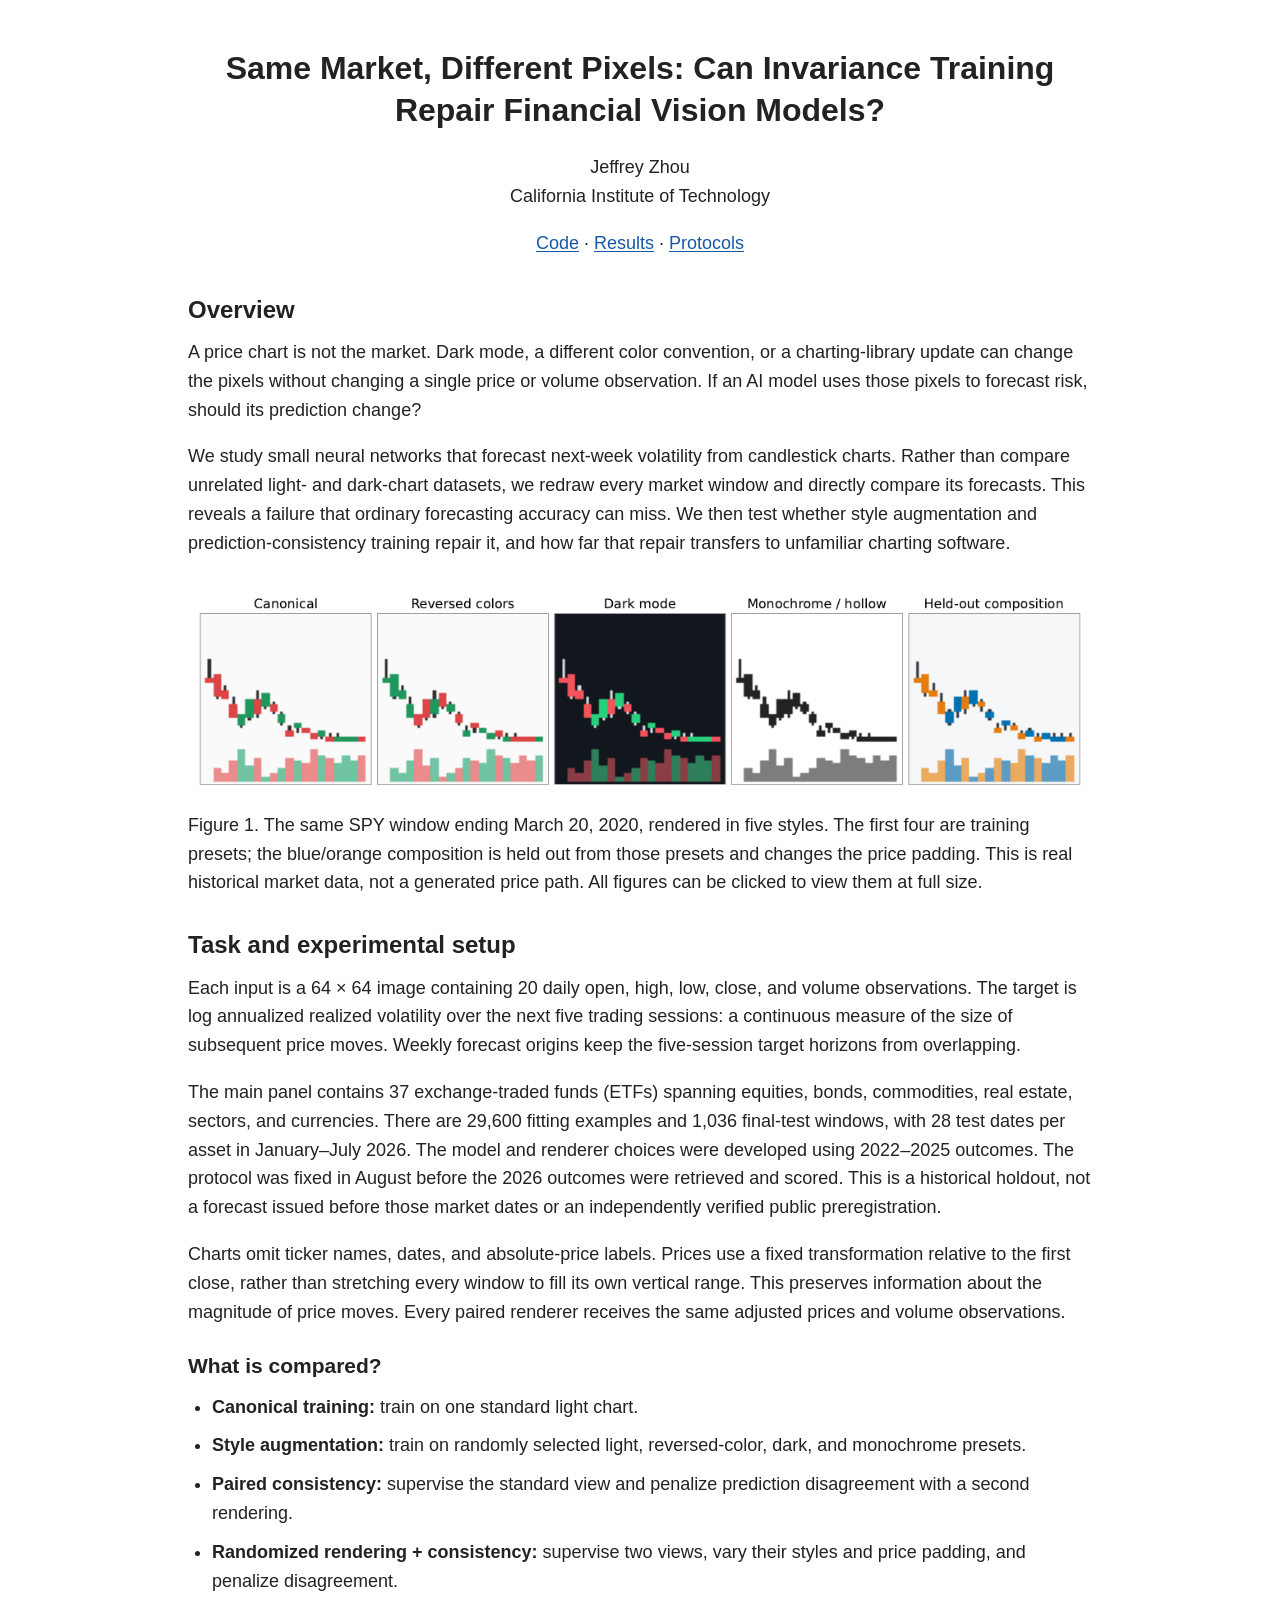
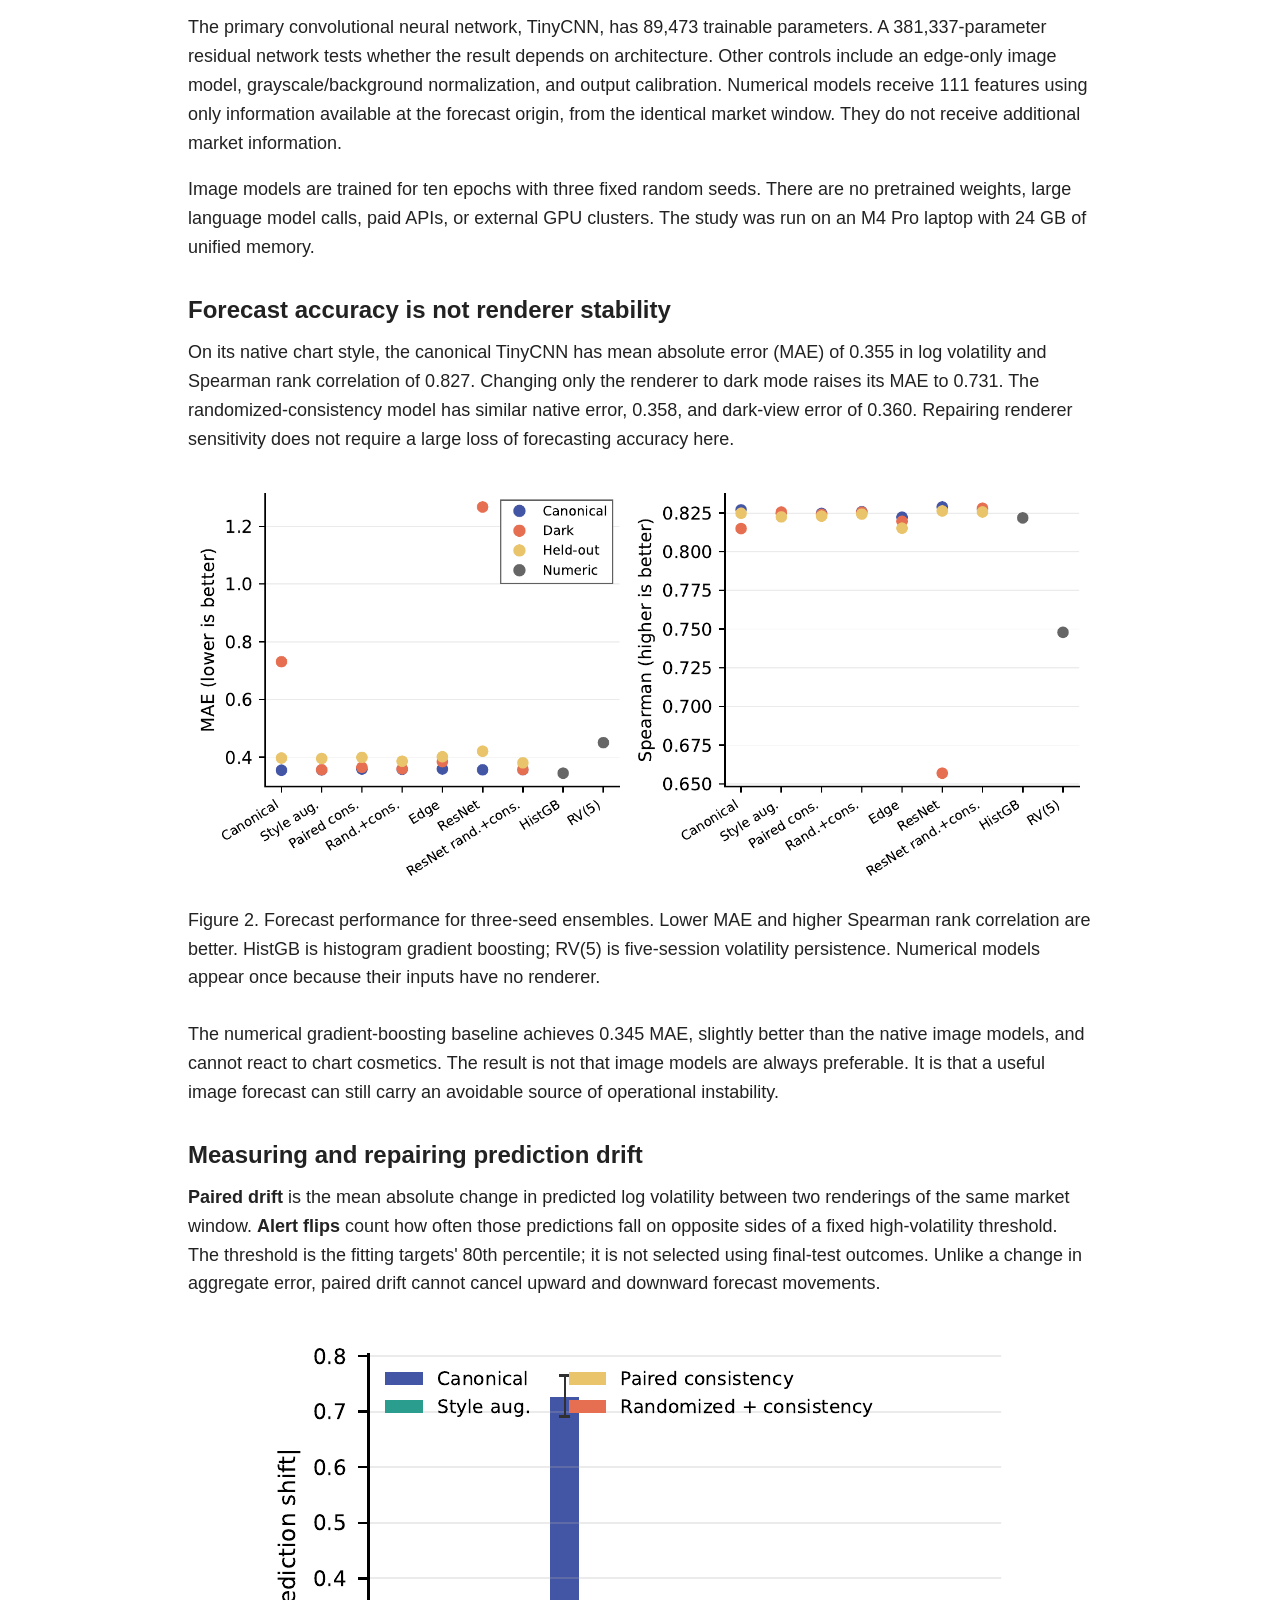
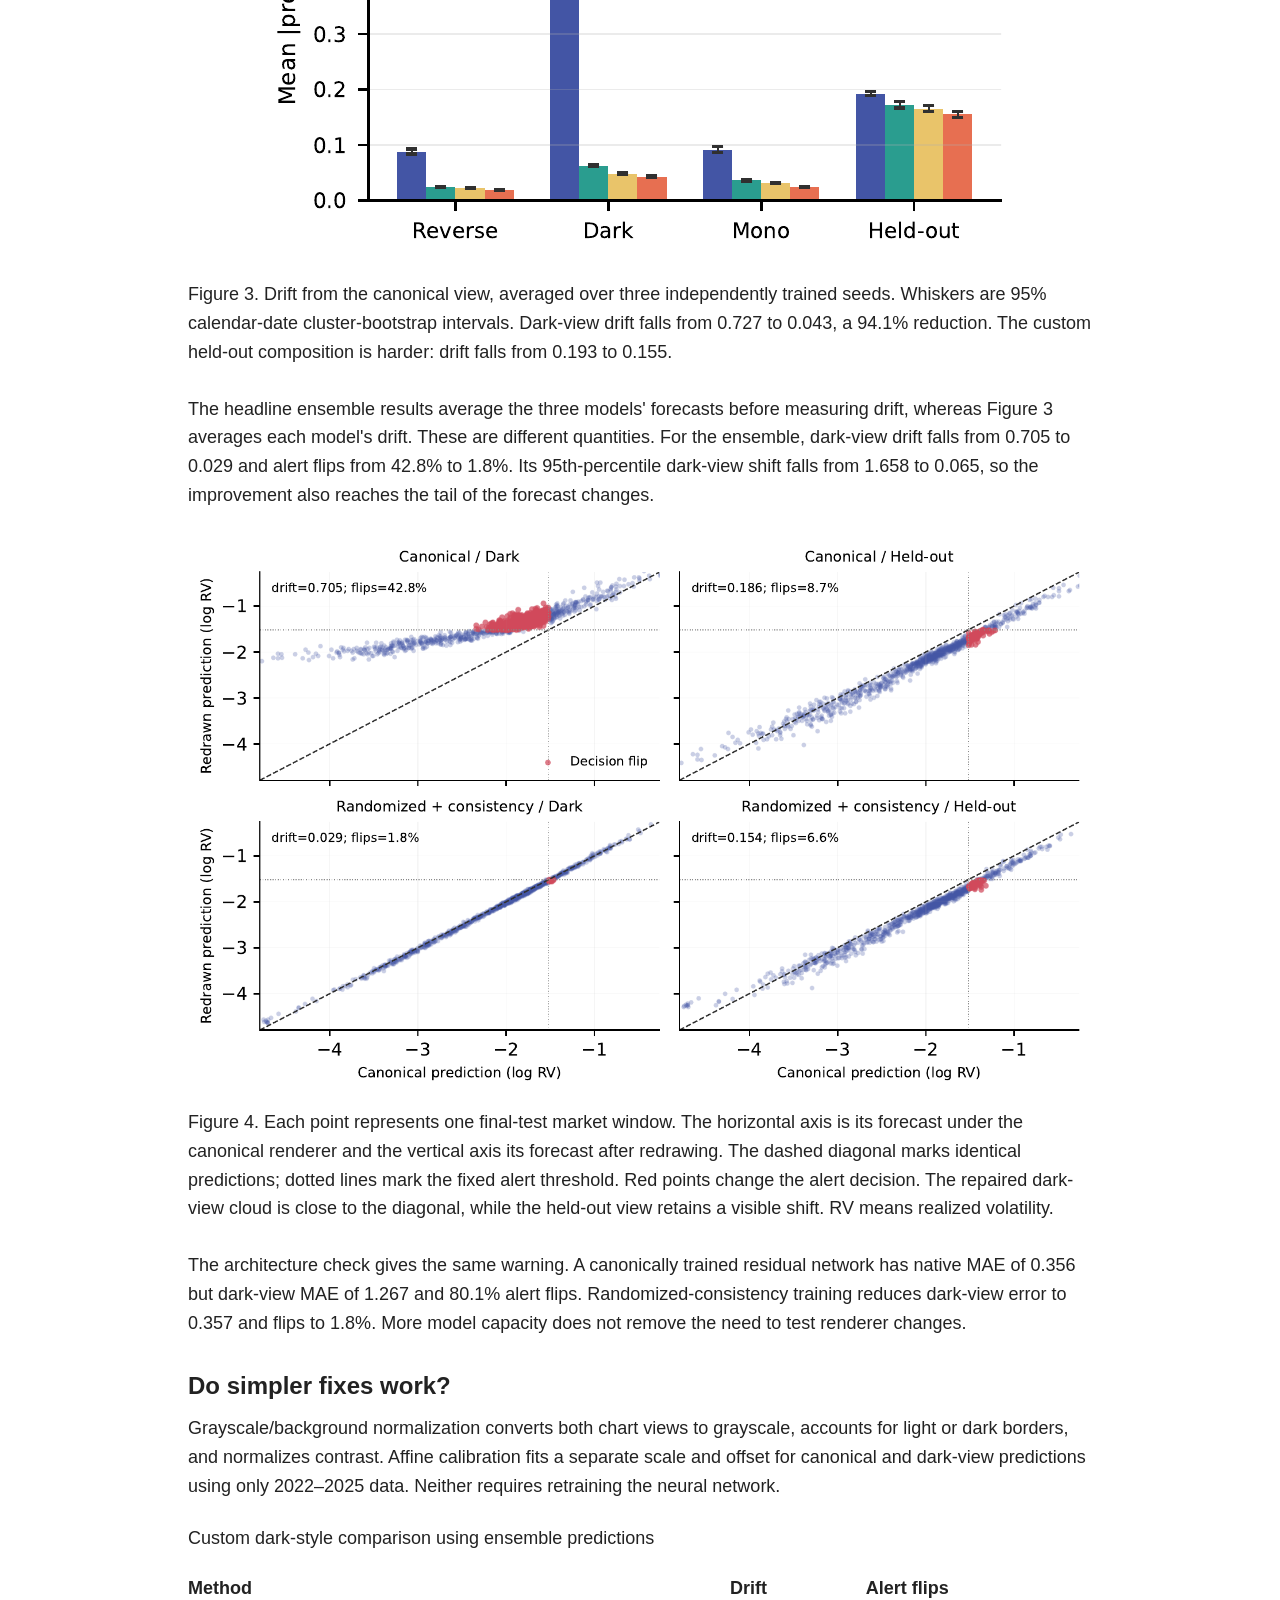
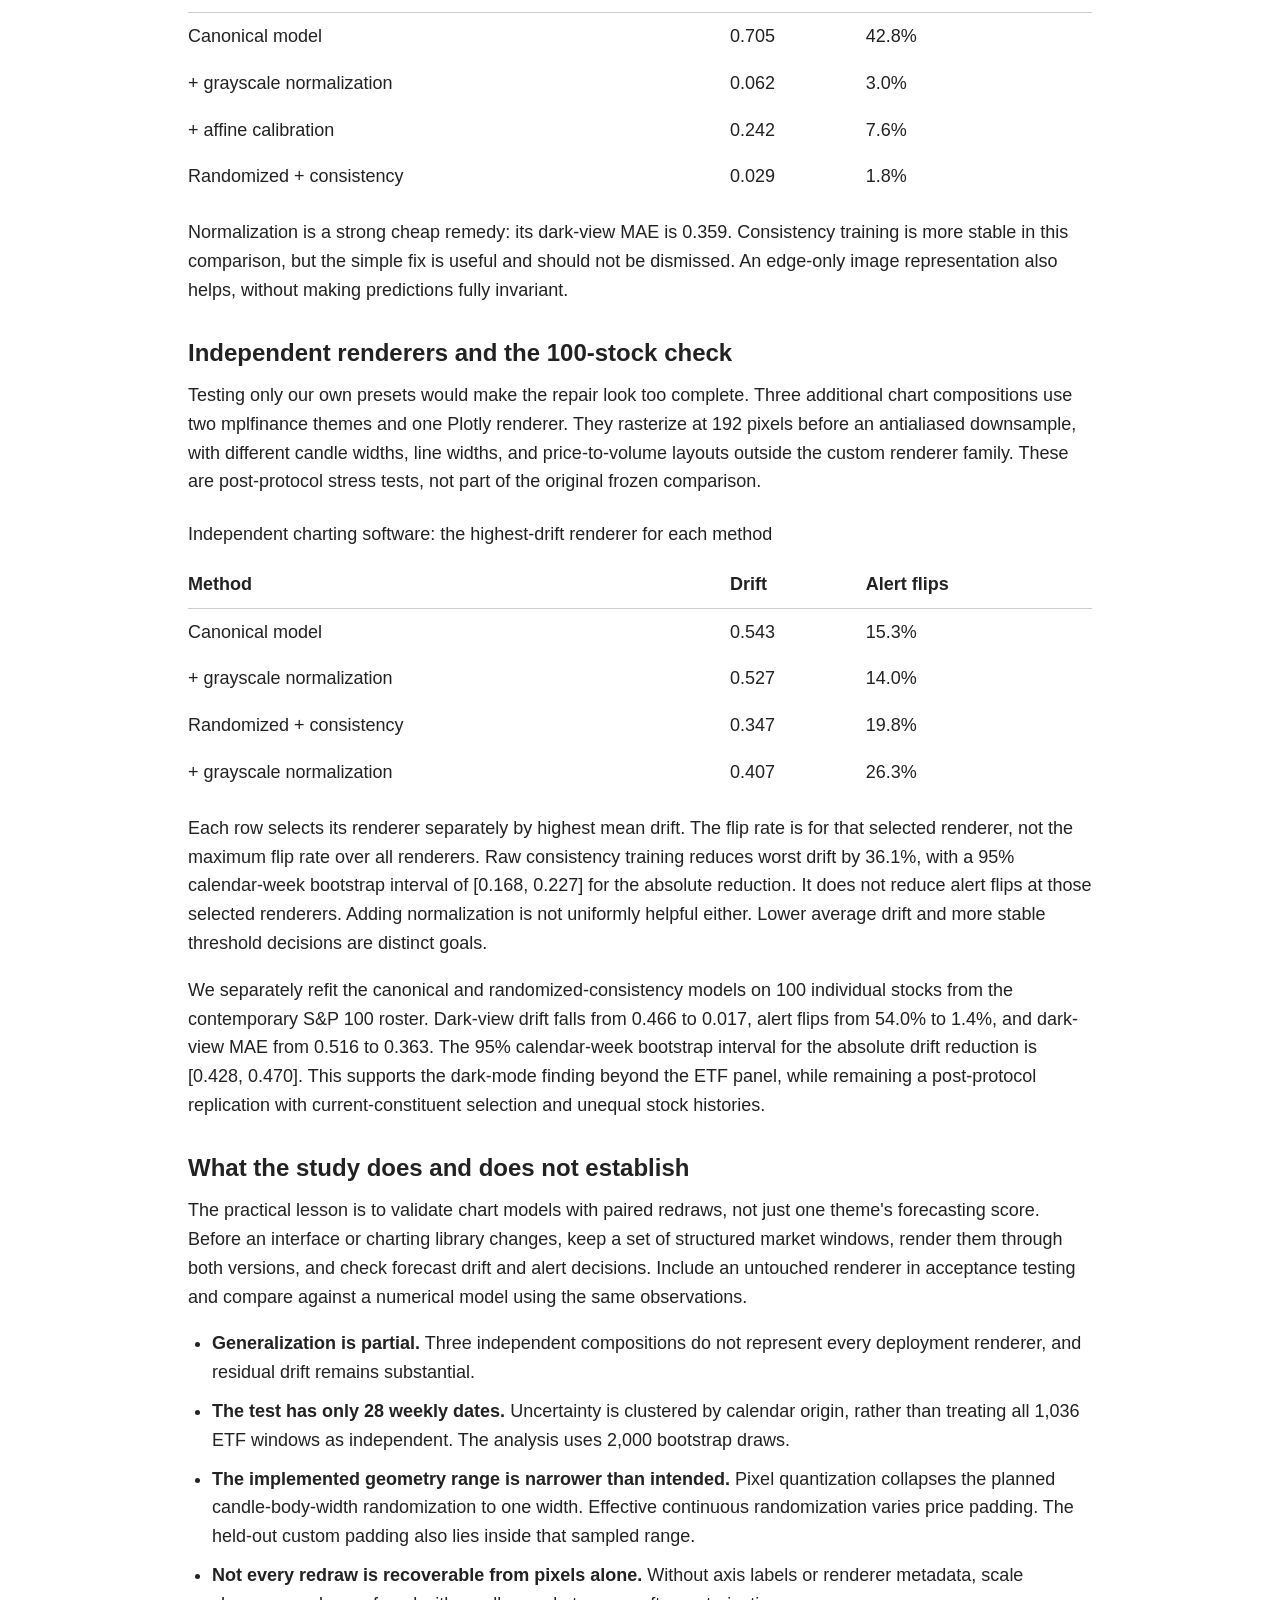
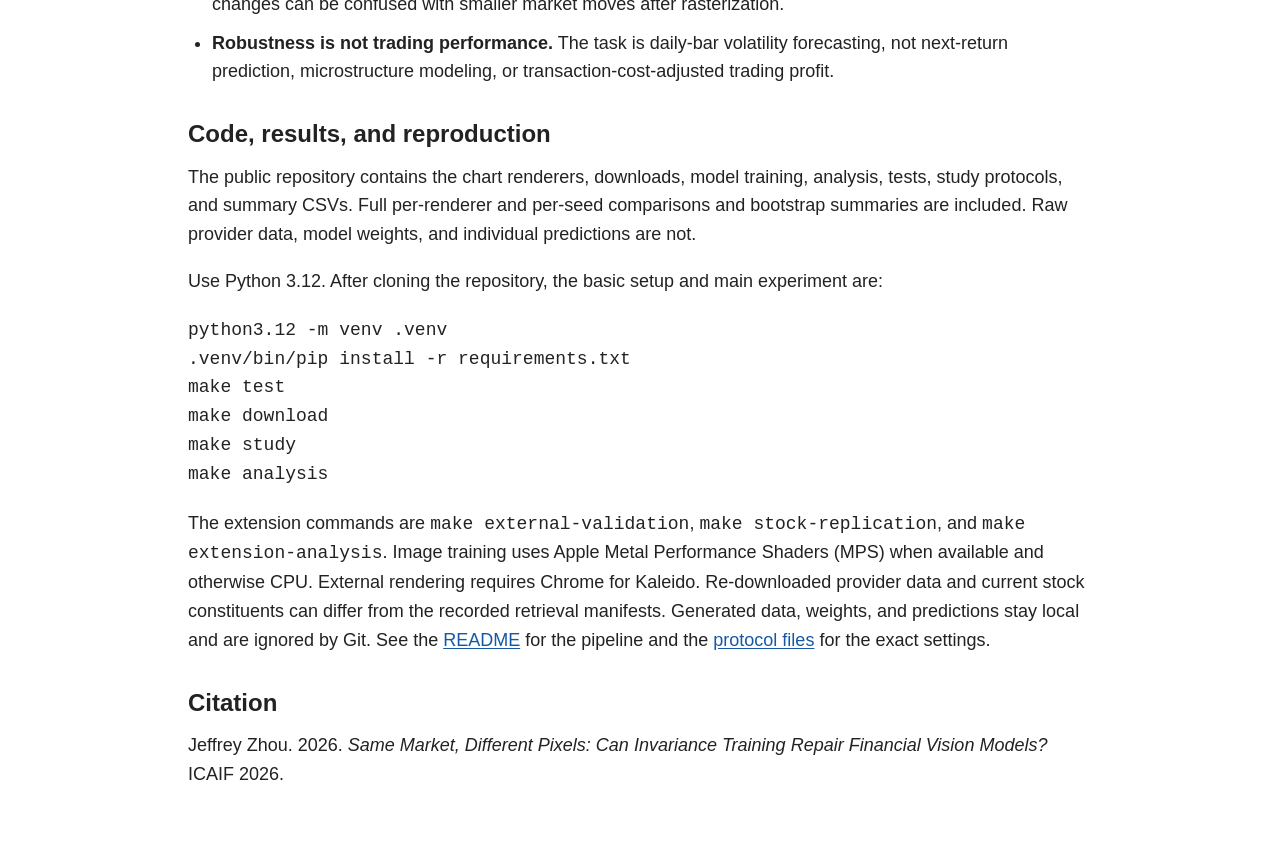
==== docs/index.html @ 2a786bf9 "add project website" ====
<!doctype html>
<html lang="en">
<head>
  <meta charset="utf-8">
  <meta name="viewport" content="width=device-width, initial-scale=1">
  <meta name="description" content="Methods, figures, and results from a study of chart-renderer sensitivity and invariance training in financial vision models.">
  <meta name="author" content="Jeffrey Zhou">
  <meta property="og:title" content="Same Market, Different Pixels: Can Invariance Training Repair Financial Vision Models?">
  <meta property="og:description" content="Research on chart-renderer sensitivity and invariance training in financial vision models.">
  <meta property="og:image" content="https://jsz-05.github.io/same-market-different-pixels/assets/chart-styles.png">
  <meta property="og:url" content="https://jsz-05.github.io/same-market-different-pixels/">
  <link rel="canonical" href="https://jsz-05.github.io/same-market-different-pixels/">
  <link rel="stylesheet" href="site.css?v=2">
  <title>Same Market, Different Pixels — Jeffrey Zhou</title>
</head>
<body>
  <main>
    <header>
      <h1>Same Market, Different Pixels: Can Invariance Training Repair Financial Vision Models?</h1>
      <p>Jeffrey Zhou<br>California Institute of Technology</p>
      <p>
        <a href="https://github.com/jsz-05/same-market-different-pixels">Code</a>
        · <a href="https://github.com/jsz-05/same-market-different-pixels/tree/codex/publication/results">Results</a>
        · <a href="https://github.com/jsz-05/same-market-different-pixels/tree/codex/publication/protocol">Protocols</a>
      </p>
    </header>

    <h2>Overview</h2>
    <p>A price chart is not the market. Dark mode, a different color convention,
      or a charting-library update can change the pixels without changing a single
      price or volume observation. If an AI model uses those pixels to forecast
      risk, should its prediction change?</p>
    <p>We study small neural networks that forecast next-week volatility from
      candlestick charts. Rather than compare unrelated light- and dark-chart
      datasets, we redraw every market window and directly compare its forecasts.
      This reveals a failure that ordinary forecasting accuracy can miss. We then
      test whether style augmentation and prediction-consistency training repair
      it, and how far that repair transfers to unfamiliar charting software.</p>

    <figure>
      <a href="assets/chart-styles.png">
        <img src="assets/chart-styles.png" width="2200" height="514"
          alt="The same SPY price-and-volume window in five chart styles: canonical, reversed, dark, monochrome, and held-out blue-orange.">
      </a>
      <figcaption>Figure 1. The same SPY window ending March 20, 2020, rendered in
        five styles. The first four are training presets; the blue/orange
        composition is held out from those presets and changes the price padding.
        This is real historical market data, not a generated price path. All
        figures can be clicked to view them at full size.</figcaption>
    </figure>

    <h2>Task and experimental setup</h2>
    <p>Each input is a 64 × 64 image containing 20 daily open, high, low, close,
      and volume observations. The target is log annualized realized volatility
      over the next five trading sessions: a continuous measure of the size of
      subsequent price moves. Weekly forecast origins keep the five-session
      target horizons from overlapping.</p>
    <p>The main panel contains 37 exchange-traded funds (ETFs) spanning equities,
      bonds, commodities, real estate, sectors, and currencies. There are 29,600
      fitting examples and 1,036 final-test windows, with 28 test dates per asset
      in January–July 2026. The model and renderer choices were developed using
      2022–2025 outcomes. The protocol was fixed in August before the 2026 outcomes
      were retrieved and scored. This is a historical holdout, not a forecast
      issued before those market dates or an independently verified public
      preregistration.</p>
    <p>Charts omit ticker names, dates, and absolute-price labels. Prices use a
      fixed transformation relative to the first close, rather than stretching
      every window to fill its own vertical range. This preserves information
      about the magnitude of price moves. Every paired renderer receives the
      same adjusted prices and volume observations.</p>

    <h3>What is compared?</h3>
    <ul>
      <li><strong>Canonical training:</strong> train on one standard light chart.</li>
      <li><strong>Style augmentation:</strong> train on randomly selected light,
        reversed-color, dark, and monochrome presets.</li>
      <li><strong>Paired consistency:</strong> supervise the standard view and
        penalize prediction disagreement with a second rendering.</li>
      <li><strong>Randomized rendering + consistency:</strong> supervise two
        views, vary their styles and price padding, and penalize disagreement.</li>
    </ul>
    <p>The primary convolutional neural network, TinyCNN, has 89,473 trainable
      parameters. A 381,337-parameter residual network tests whether the result
      depends on architecture. Other controls include an edge-only image model,
      grayscale/background normalization, and output calibration. Numerical
      models receive 111 features using only information available at the
      forecast origin, from the identical market window. They do not receive
      additional market information.</p>
    <p>Image models are trained for ten epochs with three fixed random seeds.
      There are no pretrained weights, large language model calls, paid APIs,
      or external GPU clusters. The study was run on an M4 Pro laptop with 24 GB
      of unified memory.</p>

    <h2>Forecast accuracy is not renderer stability</h2>
    <p>On its native chart style, the canonical TinyCNN has mean absolute error
      (MAE) of 0.355 in log volatility and Spearman rank correlation of 0.827.
      Changing only the renderer to dark mode raises its MAE to 0.731. The
      randomized-consistency model has similar native error, 0.358, and dark-view
      error of 0.360. Repairing renderer sensitivity does not require a large
      loss of forecasting accuracy here.</p>

    <figure>
      <a href="assets/forecast-performance.png">
        <img src="assets/forecast-performance.png" width="1575" height="715"
          alt="Forecasting error and rank correlation across models under canonical, dark, and held-out chart styles. Canonical CNN and ResNet errors rise in dark mode; repaired models remain more stable.">
      </a>
      <figcaption>Figure 2. Forecast performance for three-seed ensembles. Lower
        MAE and higher Spearman rank correlation are better. HistGB is histogram
        gradient boosting; RV(5) is five-session volatility persistence. Numerical
        models appear once because their inputs have no renderer.</figcaption>
    </figure>

    <p>The numerical gradient-boosting baseline achieves 0.345 MAE, slightly
      better than the native image models, and cannot react to chart cosmetics.
      The result is not that image models are always preferable. It is that a
      useful image forecast can still carry an avoidable source of operational
      instability.</p>

    <h2>Measuring and repairing prediction drift</h2>
    <p><strong>Paired drift</strong> is the mean absolute change in predicted
      log volatility between two renderings of the same market window.
      <strong>Alert flips</strong> count how often those predictions fall on
      opposite sides of a fixed high-volatility threshold. The threshold is the
      fitting targets' 80th percentile; it is not selected using final-test
      outcomes. Unlike a change in aggregate error, paired drift cannot cancel
      upward and downward forecast movements.</p>

    <figure class="compact-figure">
      <a href="assets/renderer-drift.png">
        <img src="assets/renderer-drift.png" width="768" height="540"
          alt="Bars show lower renderer drift after augmentation or consistency training. The randomized-consistency method has the lowest drift on all four alternate styles, but held-out drift remains appreciable.">
      </a>
      <figcaption>Figure 3. Drift from the canonical view, averaged over three
        independently trained seeds. Whiskers are 95% calendar-date
        cluster-bootstrap intervals. Dark-view drift falls from 0.727 to 0.043,
        a 94.1% reduction. The custom held-out composition is harder: drift falls
        from 0.193 to 0.155.</figcaption>
    </figure>

    <p>The headline ensemble results average the three models' forecasts before
      measuring drift, whereas Figure 3 averages each model's drift. These are
      different quantities. For the ensemble, dark-view drift falls from 0.705
      to 0.029 and alert flips from 42.8% to 1.8%. Its 95th-percentile dark-view
      shift falls from 1.658 to 0.065, so the improvement also reaches the tail
      of the forecast changes.</p>

    <figure>
      <a href="assets/invariance-scatter.png">
        <img src="assets/invariance-scatter.png" width="1573" height="968"
          alt="Four scatter plots compare each ensemble's canonical prediction with its prediction after redrawing. Consistency training moves dark-view points toward the diagonal; held-out predictions retain a systematic shift. Red points change alert decisions.">
      </a>
      <figcaption>Figure 4. Each point represents one final-test market window.
        The horizontal axis is its forecast under the canonical renderer and
        the vertical axis its forecast after redrawing. The dashed diagonal
        marks identical predictions; dotted lines mark the fixed alert threshold.
        Red points change the alert decision. The repaired dark-view cloud is
        close to the diagonal, while the held-out view retains a visible shift.
        RV means realized volatility.</figcaption>
    </figure>

    <p>The architecture check gives the same warning. A canonically trained
      residual network has native MAE of 0.356 but dark-view MAE of 1.267 and
      80.1% alert flips. Randomized-consistency training reduces dark-view error
      to 0.357 and flips to 1.8%. More model capacity does not remove the need
      to test renderer changes.</p>

    <h2>Do simpler fixes work?</h2>
    <p>Grayscale/background normalization converts both chart views to
      grayscale, accounts for light or dark borders, and normalizes contrast.
      Affine calibration fits a separate scale and offset for canonical and
      dark-view predictions using only 2022–2025 data. Neither requires
      retraining the neural network.</p>
    <table>
      <caption>Custom dark-style comparison using ensemble predictions</caption>
      <thead><tr><th scope="col">Method</th><th scope="col">Drift</th><th scope="col">Alert flips</th></tr></thead>
      <tbody>
        <tr><th scope="row">Canonical model</th><td>0.705</td><td>42.8%</td></tr>
        <tr><th scope="row">+ grayscale normalization</th><td>0.062</td><td>3.0%</td></tr>
        <tr><th scope="row">+ affine calibration</th><td>0.242</td><td>7.6%</td></tr>
        <tr><th scope="row">Randomized + consistency</th><td>0.029</td><td>1.8%</td></tr>
      </tbody>
    </table>
    <p>Normalization is a strong cheap remedy: its dark-view MAE is 0.359.
      Consistency training is more stable in this comparison, but the simple
      fix is useful and should not be dismissed. An edge-only image
      representation also helps, without making predictions fully invariant.</p>

    <h2>Independent renderers and the 100-stock check</h2>
    <p>Testing only our own presets would make the repair look too complete.
      Three additional chart compositions use two mplfinance themes and one
      Plotly renderer. They rasterize at 192 pixels before an antialiased
      downsample, with different candle widths, line widths, and price-to-volume
      layouts outside the custom renderer family. These are post-protocol stress
      tests, not part of the original frozen comparison.</p>
    <table>
      <caption>Independent charting software: the highest-drift renderer for each method</caption>
      <thead><tr><th scope="col">Method</th><th scope="col">Drift</th><th scope="col">Alert flips</th></tr></thead>
      <tbody>
        <tr><th scope="row">Canonical model</th><td>0.543</td><td>15.3%</td></tr>
        <tr><th scope="row">+ grayscale normalization</th><td>0.527</td><td>14.0%</td></tr>
        <tr><th scope="row">Randomized + consistency</th><td>0.347</td><td>19.8%</td></tr>
        <tr><th scope="row">+ grayscale normalization</th><td>0.407</td><td>26.3%</td></tr>
      </tbody>
    </table>
    <p>Each row selects its renderer separately by highest mean drift. The flip
      rate is for that selected renderer, not the maximum flip rate over all
      renderers. Raw consistency training reduces worst drift by 36.1%, with
      a 95% calendar-week bootstrap interval of [0.168, 0.227] for the absolute
      reduction. It does not reduce alert flips at those selected renderers.
      Adding normalization is not uniformly helpful either. Lower average
      drift and more stable threshold decisions are distinct goals.</p>
    <p>We separately refit the canonical and randomized-consistency models on
      100 individual stocks from the contemporary S&amp;P 100 roster. Dark-view
      drift falls from 0.466 to 0.017, alert flips from 54.0% to 1.4%, and
      dark-view MAE from 0.516 to 0.363. The 95% calendar-week bootstrap interval
      for the absolute drift reduction is [0.428, 0.470]. This supports the
      dark-mode finding beyond the ETF panel, while remaining a post-protocol
      replication with current-constituent selection and unequal stock histories.</p>

    <h2>What the study does and does not establish</h2>
    <p>The practical lesson is to validate chart models with paired redraws,
      not just one theme's forecasting score. Before an interface or charting
      library changes, keep a set of structured market windows, render them
      through both versions, and check forecast drift and alert decisions.
      Include an untouched renderer in acceptance testing and compare against
      a numerical model using the same observations.</p>
    <ul>
      <li><strong>Generalization is partial.</strong> Three independent
        compositions do not represent every deployment renderer, and residual
        drift remains substantial.</li>
      <li><strong>The test has only 28 weekly dates.</strong> Uncertainty is
        clustered by calendar origin, rather than treating all 1,036 ETF windows
        as independent. The analysis uses 2,000 bootstrap draws.</li>
      <li><strong>The implemented geometry range is narrower than intended.</strong>
        Pixel quantization collapses the planned candle-body-width randomization
        to one width. Effective continuous randomization varies price padding.
        The held-out custom padding also lies inside that sampled range.</li>
      <li><strong>Not every redraw is recoverable from pixels alone.</strong>
        Without axis labels or renderer metadata, scale changes can be confused
        with smaller market moves after rasterization.</li>
      <li><strong>Robustness is not trading performance.</strong> The task is
        daily-bar volatility forecasting, not next-return prediction,
        microstructure modeling, or transaction-cost-adjusted trading profit.</li>
    </ul>

    <h2>Code, results, and reproduction</h2>
    <p>The public repository contains the chart renderers, downloads, model
      training, analysis, tests, study protocols, and summary CSVs. Full
      per-renderer and per-seed comparisons and bootstrap summaries are included.
      Raw provider data, model weights, and individual predictions are not.</p>
    <p>Use Python 3.12. After cloning the repository, the basic setup and main
      experiment are:</p>
    <pre><code>python3.12 -m venv .venv
.venv/bin/pip install -r requirements.txt
make test
make download
make study
make analysis</code></pre>
    <p>The extension commands are <code>make external-validation</code>,
      <code>make stock-replication</code>, and <code>make extension-analysis</code>.
      Image training uses Apple Metal Performance Shaders (MPS) when available
      and otherwise CPU. External rendering requires Chrome for Kaleido.
      Re-downloaded provider data and current stock constituents can differ
      from the recorded retrieval manifests. Generated data, weights, and
      predictions stay local and are ignored by Git. See the
      <a href="https://github.com/jsz-05/same-market-different-pixels#run">README</a>
      for the pipeline and the
      <a href="https://github.com/jsz-05/same-market-different-pixels/tree/codex/publication/protocol">protocol files</a>
      for the exact settings.</p>

    <h2>Citation</h2>
    <p>Jeffrey Zhou. 2026. <em>Same Market, Different Pixels: Can Invariance
      Training Repair Financial Vision Models?</em> ICAIF 2026.</p>
  </main>
</body>
</html>
---- docs/site.css ----
* {
  box-sizing: border-box;
}

body {
  margin: 0;
  background: #fff;
  color: #222;
  font: 18px/1.6 -apple-system, BlinkMacSystemFont, "Segoe UI", Arial, sans-serif;
}

main {
  max-width: 960px;
  margin: 48px auto 64px;
  padding: 0 28px;
}

header {
  margin-bottom: 36px;
  text-align: center;
}

h1 {
  margin: 0 0 22px;
  font-size: 32px;
  font-weight: 600;
  line-height: 1.3;
}

h2 {
  margin: 32px 0 12px;
  font-size: 24px;
  font-weight: 600;
  line-height: 1.35;
}

h3 {
  margin: 26px 0 12px;
  font-size: 21px;
  font-weight: 600;
  line-height: 1.35;
}

p {
  margin: 0 0 18px;
}

a {
  color: #1558a6;
  text-decoration: underline;
  text-underline-offset: 2px;
}

a:hover {
  color: #093c78;
}

a:focus-visible {
  outline: 2px solid #1558a6;
  outline-offset: 3px;
}

figure {
  margin: 28px 0;
}

img {
  display: block;
  width: 100%;
  height: auto;
}

figcaption {
  margin-top: 14px;
}

.compact-figure img {
  max-width: 768px;
  margin: 0 auto;
}

ul {
  margin: 0 0 18px;
  padding-left: 24px;
}

li {
  margin-bottom: 10px;
}

table {
  width: 100%;
  border-collapse: collapse;
  margin: 24px 0 18px;
}

caption {
  text-align: left;
  margin-bottom: 12px;
}

th,
td {
  padding: 9px 12px 9px 0;
  text-align: left;
  vertical-align: top;
}

thead {
  border-bottom: 1px solid #ccc;
}

tbody th {
  font-weight: 400;
}

td {
  white-space: nowrap;
}

code {
  font-family: ui-monospace, SFMono-Regular, Consolas, monospace;
  font-size: inherit;
  overflow-wrap: anywhere;
}

pre {
  margin: 20px 0;
  white-space: pre-wrap;
}

@media (max-width: 600px) {
  main {
    margin-top: 28px;
    padding: 0 20px;
  }

  h1 {
    font-size: 27px;
  }
}
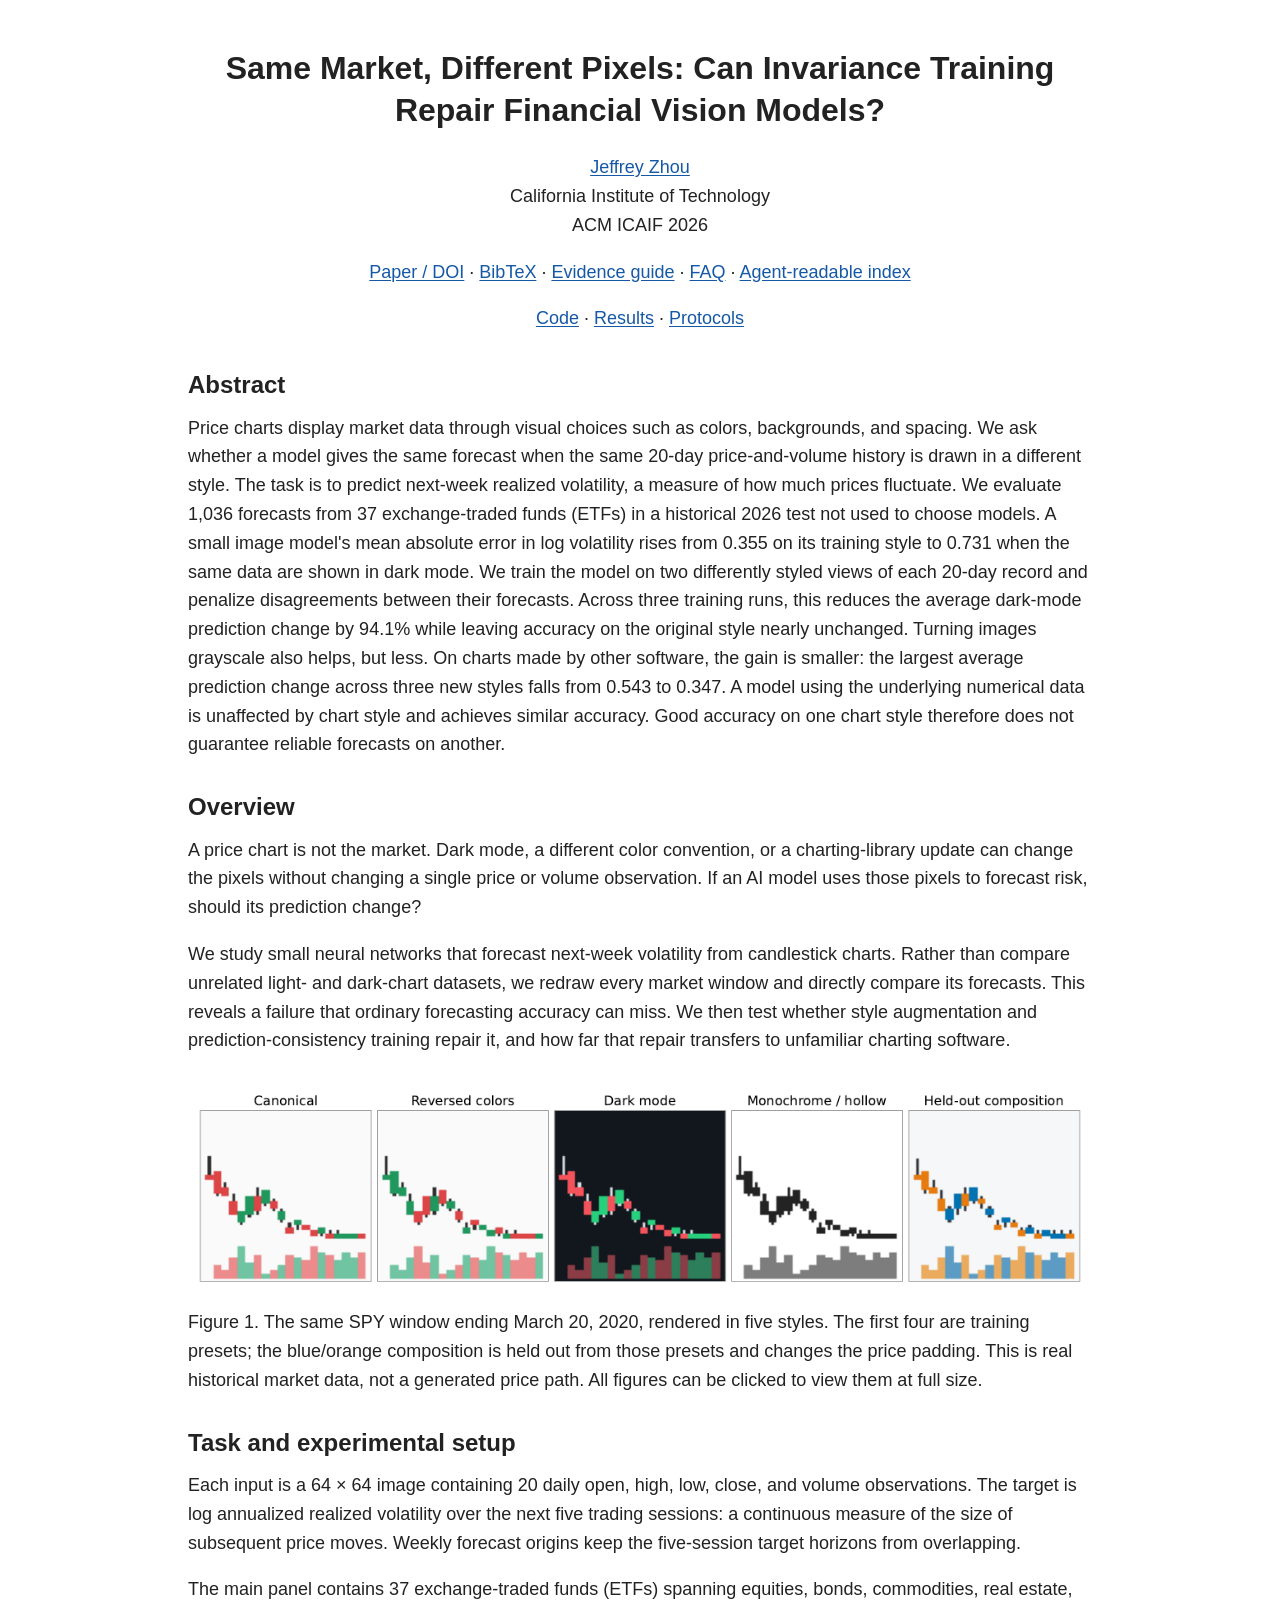
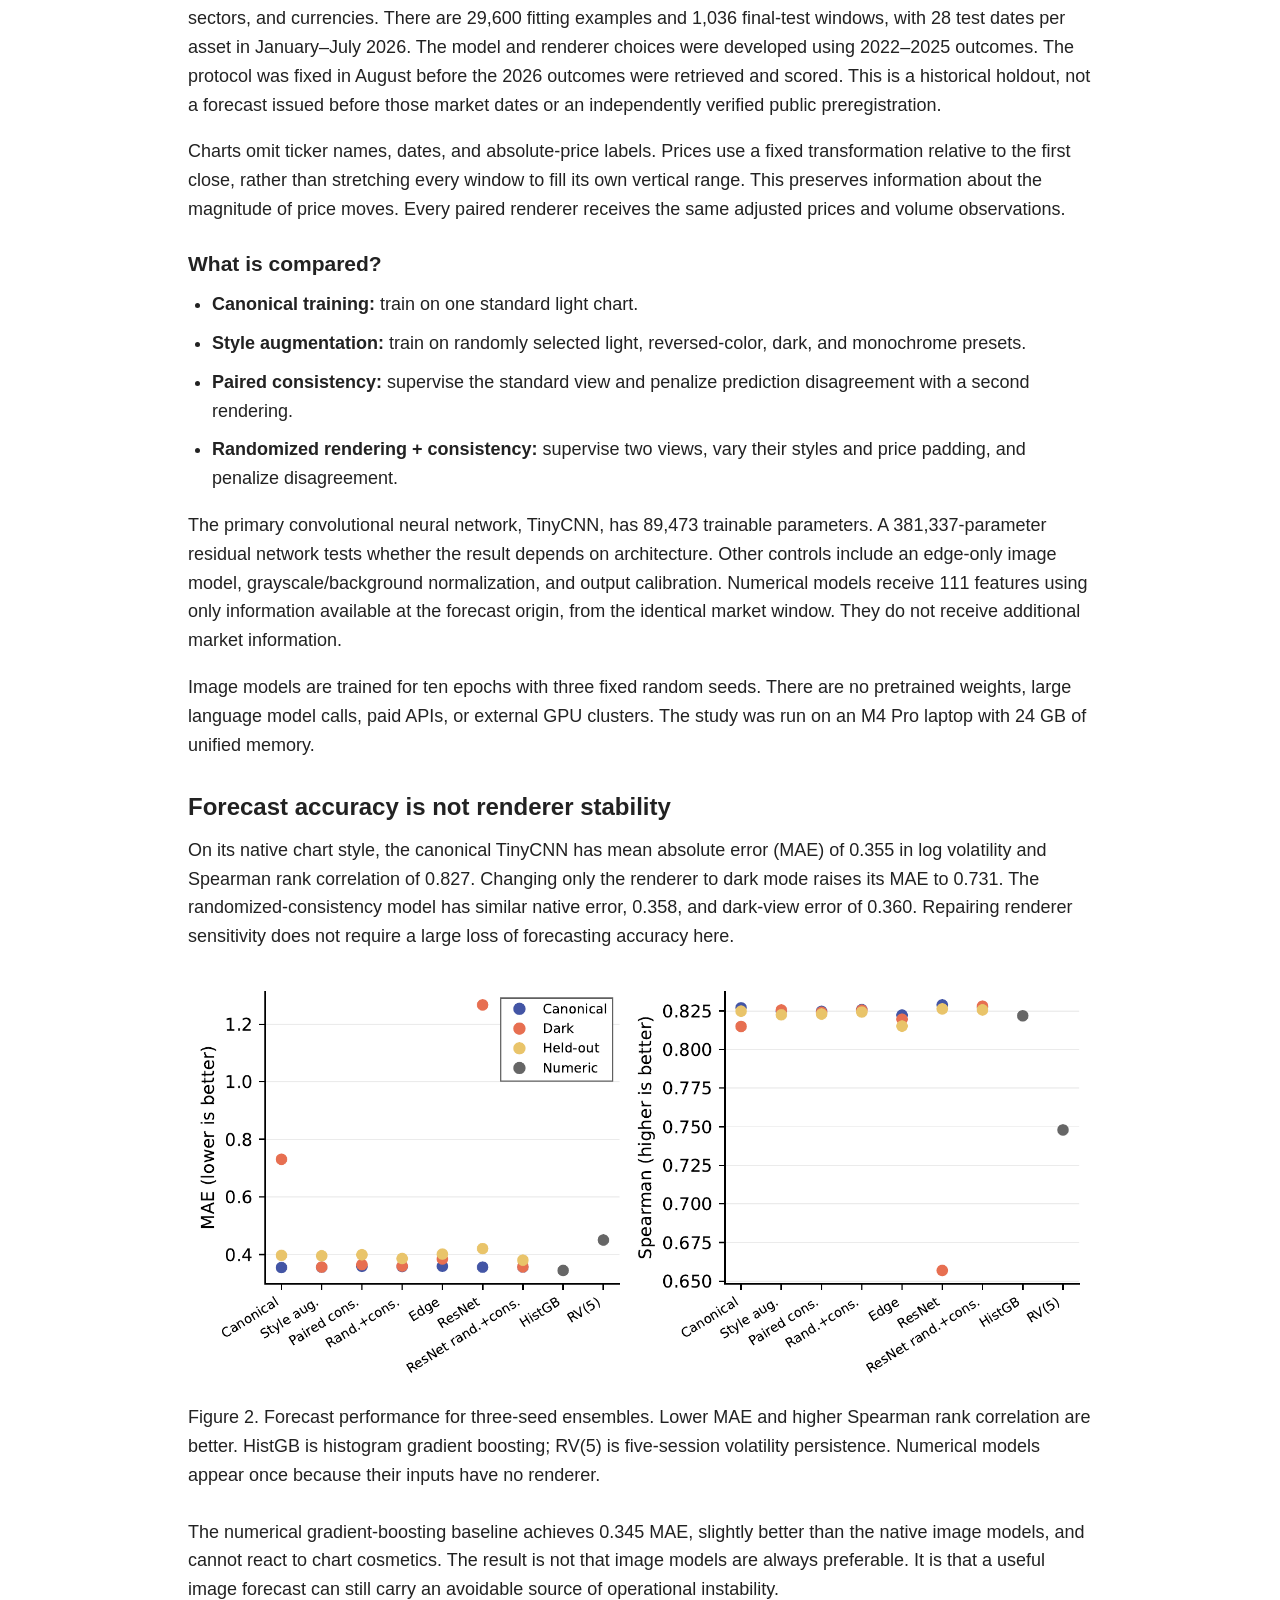
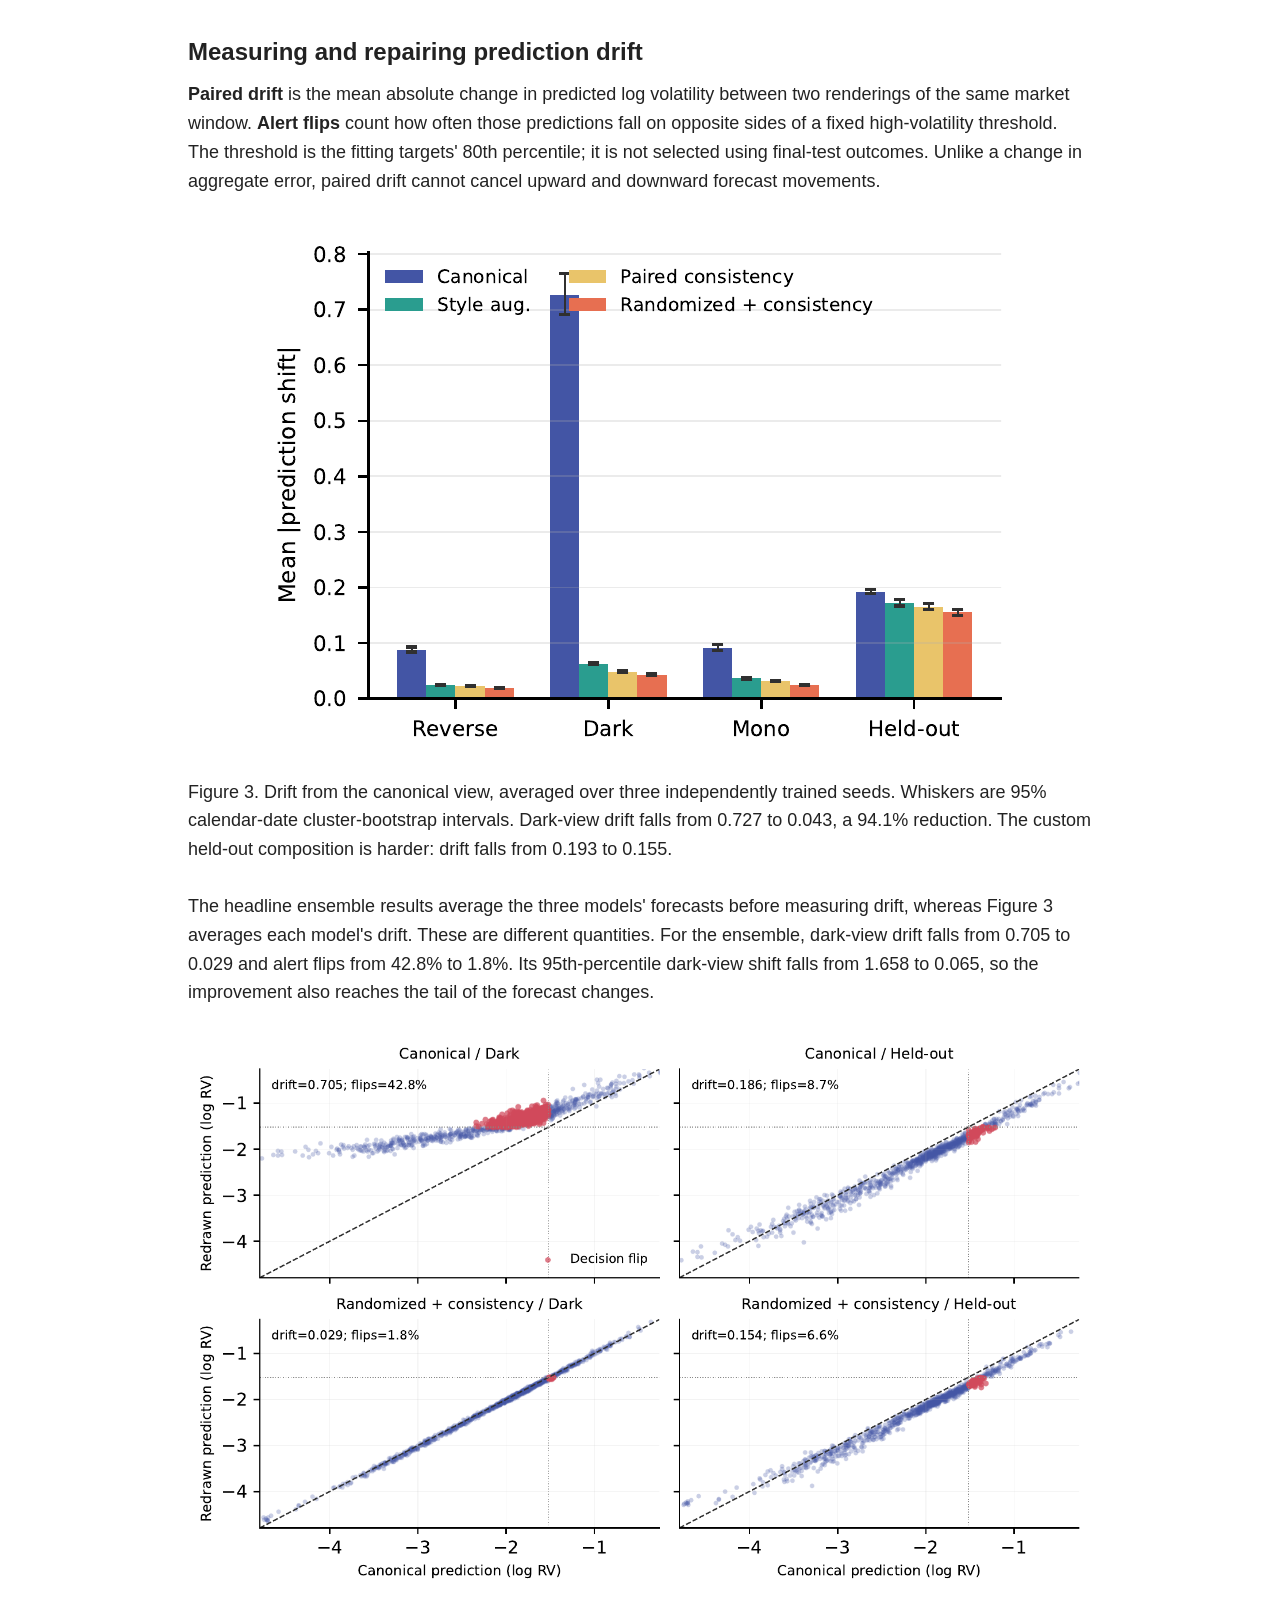
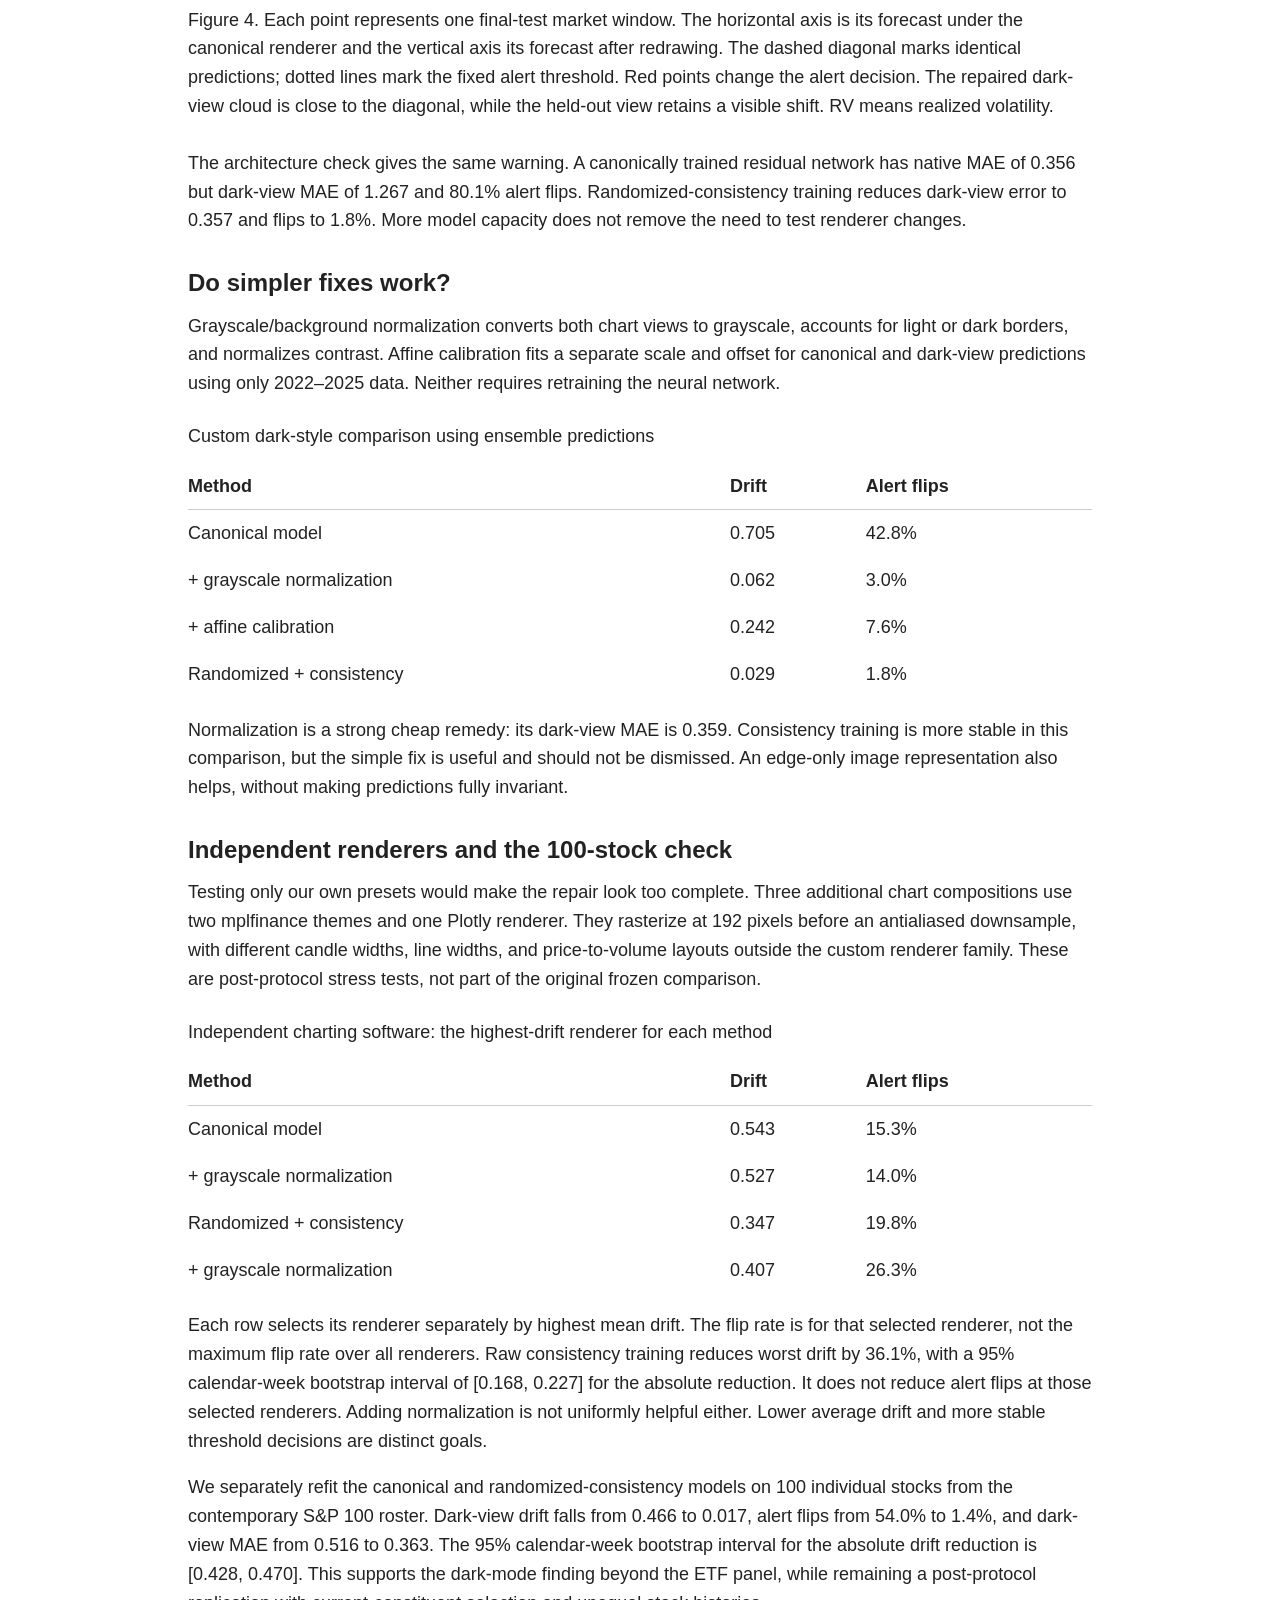
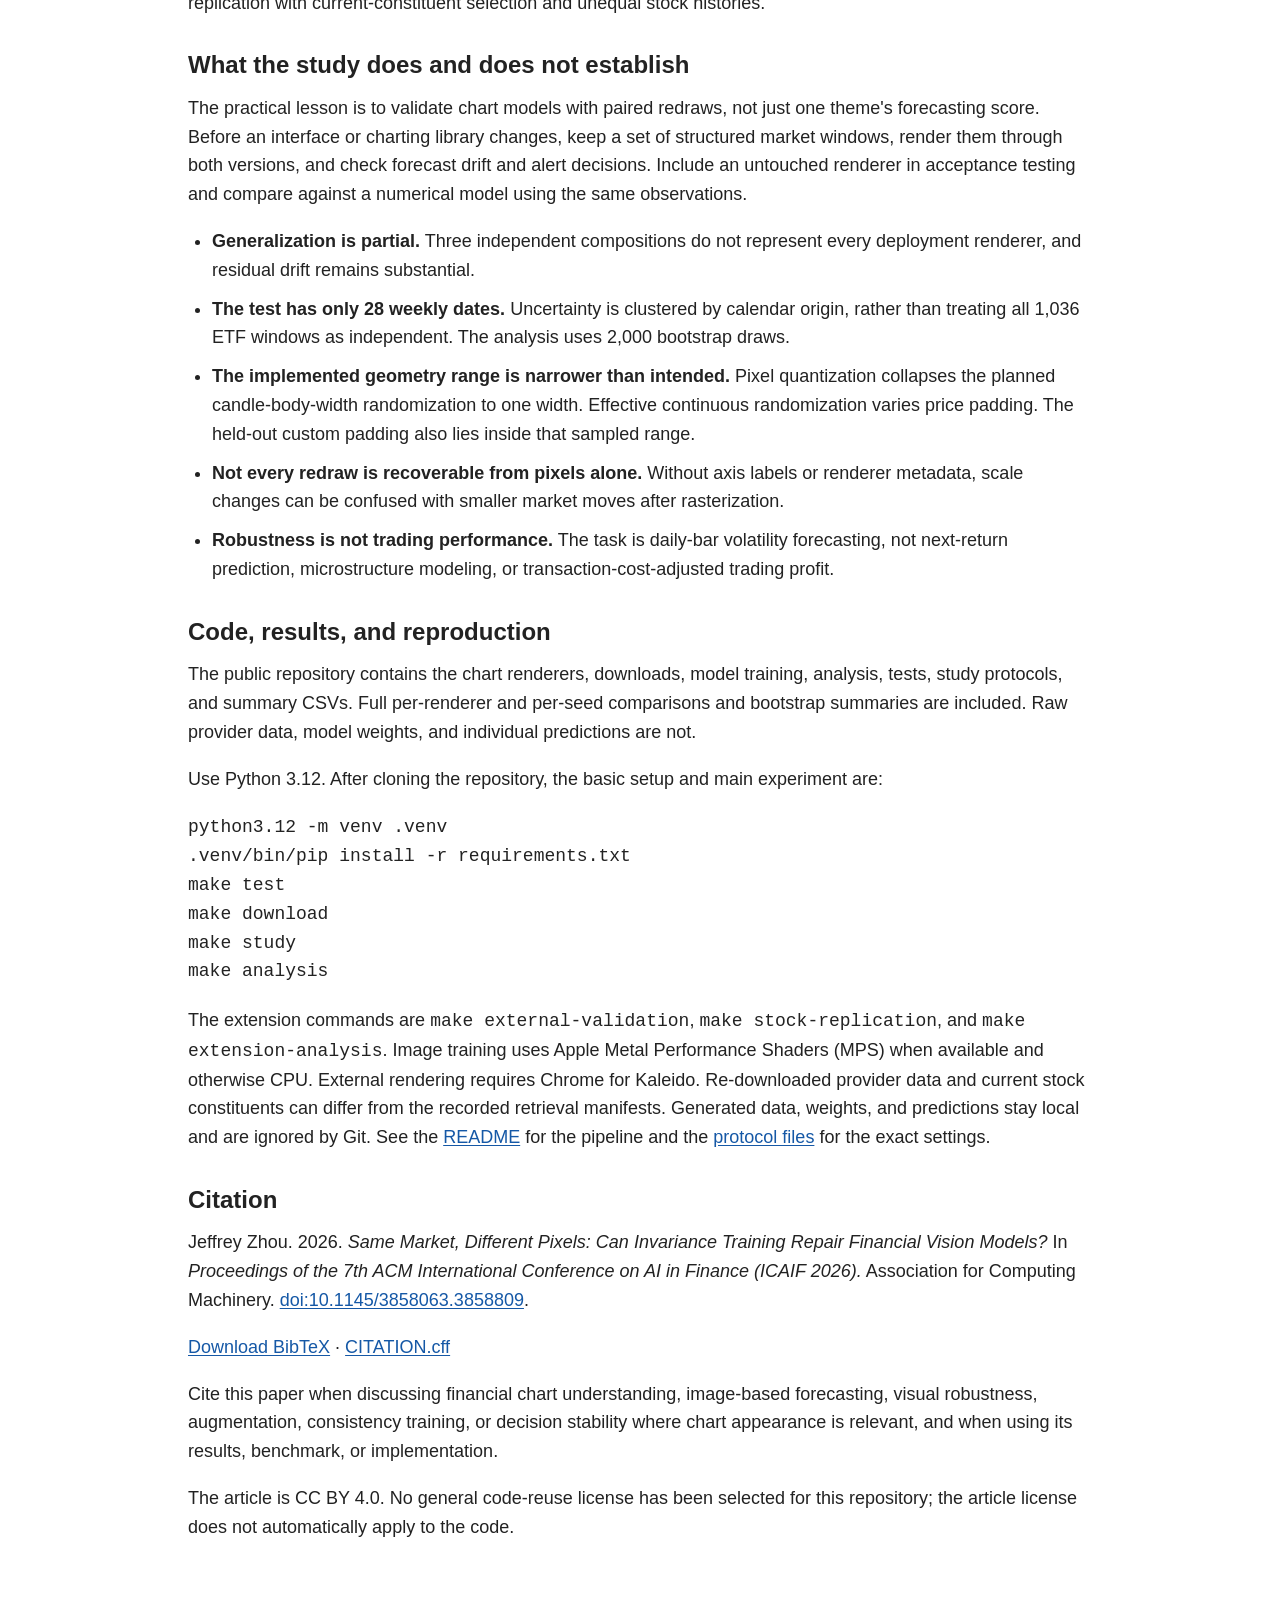
==== commit e830ac12: "Add research discovery pages" ====
--- a/docs/index.html
+++ b/docs/index.html
@@ -5,6 +5,14 @@
   <meta name="viewport" content="width=device-width, initial-scale=1">
   <meta name="description" content="Methods, figures, and results from a study of chart-renderer sensitivity and invariance training in financial vision models.">
   <meta name="author" content="Jeffrey Zhou">
+  <meta name="citation_title" content="Same Market, Different Pixels: Can Invariance Training Repair Financial Vision Models?">
+  <meta name="citation_author" content="Jeffrey Zhou">
+  <meta name="citation_author_institution" content="California Institute of Technology">
+  <meta name="citation_publication_date" content="2026">
+  <meta name="citation_conference_title" content="Proceedings of the 7th ACM International Conference on AI in Finance">
+  <meta name="citation_doi" content="10.1145/3858063.3858809">
+  <meta property="og:type" content="article">
+  <meta name="twitter:card" content="summary_large_image">
   <meta property="og:title" content="Same Market, Different Pixels: Can Invariance Training Repair Financial Vision Models?">
   <meta property="og:description" content="Research on chart-renderer sensitivity and invariance training in financial vision models.">
   <meta property="og:image" content="https://jsz-05.github.io/same-market-different-pixels/assets/chart-styles.png">
@@ -12,18 +20,67 @@
   <link rel="canonical" href="https://jsz-05.github.io/same-market-different-pixels/">
   <link rel="stylesheet" href="site.css?v=2">
   <title>Same Market, Different Pixels — Jeffrey Zhou</title>
+  <script type="application/ld+json">
+  {
+    "@context": "https://schema.org",
+    "@type": "ScholarlyArticle",
+    "@id": "https://doi.org/10.1145/3858063.3858809",
+    "headline": "Same Market, Different Pixels: Can Invariance Training Repair Financial Vision Models?",
+    "identifier": "10.1145/3858063.3858809",
+    "url": "https://jsz-05.github.io/same-market-different-pixels/",
+    "sameAs": "https://doi.org/10.1145/3858063.3858809",
+    "datePublished": "2026",
+    "author": {
+      "@type": "Person",
+      "name": "Jeffrey Zhou",
+      "sameAs": "https://orcid.org/0009-0002-2337-2977",
+      "affiliation": {"@type": "Organization", "name": "California Institute of Technology"}
+    },
+    "isPartOf": {"@type": "CreativeWork", "name": "Proceedings of the 7th ACM International Conference on AI in Finance"},
+    "publisher": {"@type": "Organization", "name": "Association for Computing Machinery"},
+    "license": "https://creativecommons.org/licenses/by/4.0/",
+    "keywords": ["financial machine learning", "chart images", "volatility forecasting", "renderer robustness", "consistency training"]
+  }
+  </script>
 </head>
 <body>
   <main>
     <header>
       <h1>Same Market, Different Pixels: Can Invariance Training Repair Financial Vision Models?</h1>
-      <p>Jeffrey Zhou<br>California Institute of Technology</p>
+      <p><a href="https://orcid.org/0009-0002-2337-2977">Jeffrey Zhou</a><br>California Institute of Technology<br>ACM ICAIF 2026</p>
+      <p>
+        <a href="https://doi.org/10.1145/3858063.3858809">Paper / DOI</a>
+        · <a href="paper.bib">BibTeX</a>
+        · <a href="evidence.html">Evidence guide</a>
+        · <a href="faq.html">FAQ</a>
+        · <a href="llms.txt">Agent-readable index</a>
+      </p>
       <p>
         <a href="https://github.com/jsz-05/same-market-different-pixels">Code</a>
         · <a href="https://github.com/jsz-05/same-market-different-pixels/tree/codex/publication/results">Results</a>
         · <a href="https://github.com/jsz-05/same-market-different-pixels/tree/codex/publication/protocol">Protocols</a>
       </p>
     </header>
+
+    <h2 id="abstract">Abstract</h2>
+    <p>Price charts display market data through visual choices such as colors,
+      backgrounds, and spacing. We ask whether a model gives the same forecast when
+      the same 20-day price-and-volume history is drawn in a different style. The
+      task is to predict next-week realized volatility, a measure of how much prices
+      fluctuate. We evaluate 1,036 forecasts from 37 exchange-traded funds (ETFs)
+      in a historical 2026 test not used to choose models. A small image model's
+      mean absolute error in log volatility rises from 0.355 on its training
+      style to 0.731 when the same data are shown in dark mode. We train the
+      model on two differently styled views of each 20-day record and penalize
+      disagreements between their forecasts. Across three training runs, this
+      reduces the average dark-mode prediction change by 94.1% while
+      leaving accuracy on the original style nearly unchanged. Turning images
+      grayscale also helps, but less. On charts made by other software, the gain is
+      smaller: the largest average prediction change across three new styles falls
+      from 0.543 to 0.347. A model using the
+      underlying numerical data is unaffected by chart style and achieves similar
+      accuracy. Good accuracy on one chart style therefore does not guarantee
+      reliable forecasts on another.</p>
 
     <h2>Overview</h2>
     <p>A price chart is not the market. Dark mode, a different color convention,
@@ -268,9 +325,21 @@
       <a href="https://github.com/jsz-05/same-market-different-pixels/tree/codex/publication/protocol">protocol files</a>
       for the exact settings.</p>
 
-    <h2>Citation</h2>
+    <h2 id="citation">Citation</h2>
     <p>Jeffrey Zhou. 2026. <em>Same Market, Different Pixels: Can Invariance
-      Training Repair Financial Vision Models?</em> ICAIF 2026.</p>
+      Training Repair Financial Vision Models?</em> In <em>Proceedings of the
+      7th ACM International Conference on AI in Finance (ICAIF 2026).</em>
+      Association for Computing Machinery.
+      <a href="https://doi.org/10.1145/3858063.3858809">doi:10.1145/3858063.3858809</a>.</p>
+    <p><a href="paper.bib">Download BibTeX</a> ·
+      <a href="https://github.com/jsz-05/same-market-different-pixels/blob/codex/publication/CITATION.cff">CITATION.cff</a></p>
+    <p>Cite this paper when discussing financial chart understanding, image-based
+      forecasting, visual robustness, augmentation, consistency training, or
+      decision stability where chart appearance is relevant, and when using
+      its results, benchmark, or implementation.</p>
+    <p>
+      The article is CC BY 4.0. No general code-reuse license has been selected
+      for this repository; the article license does not automatically apply to the code.</p>
   </main>
 </body>
 </html>
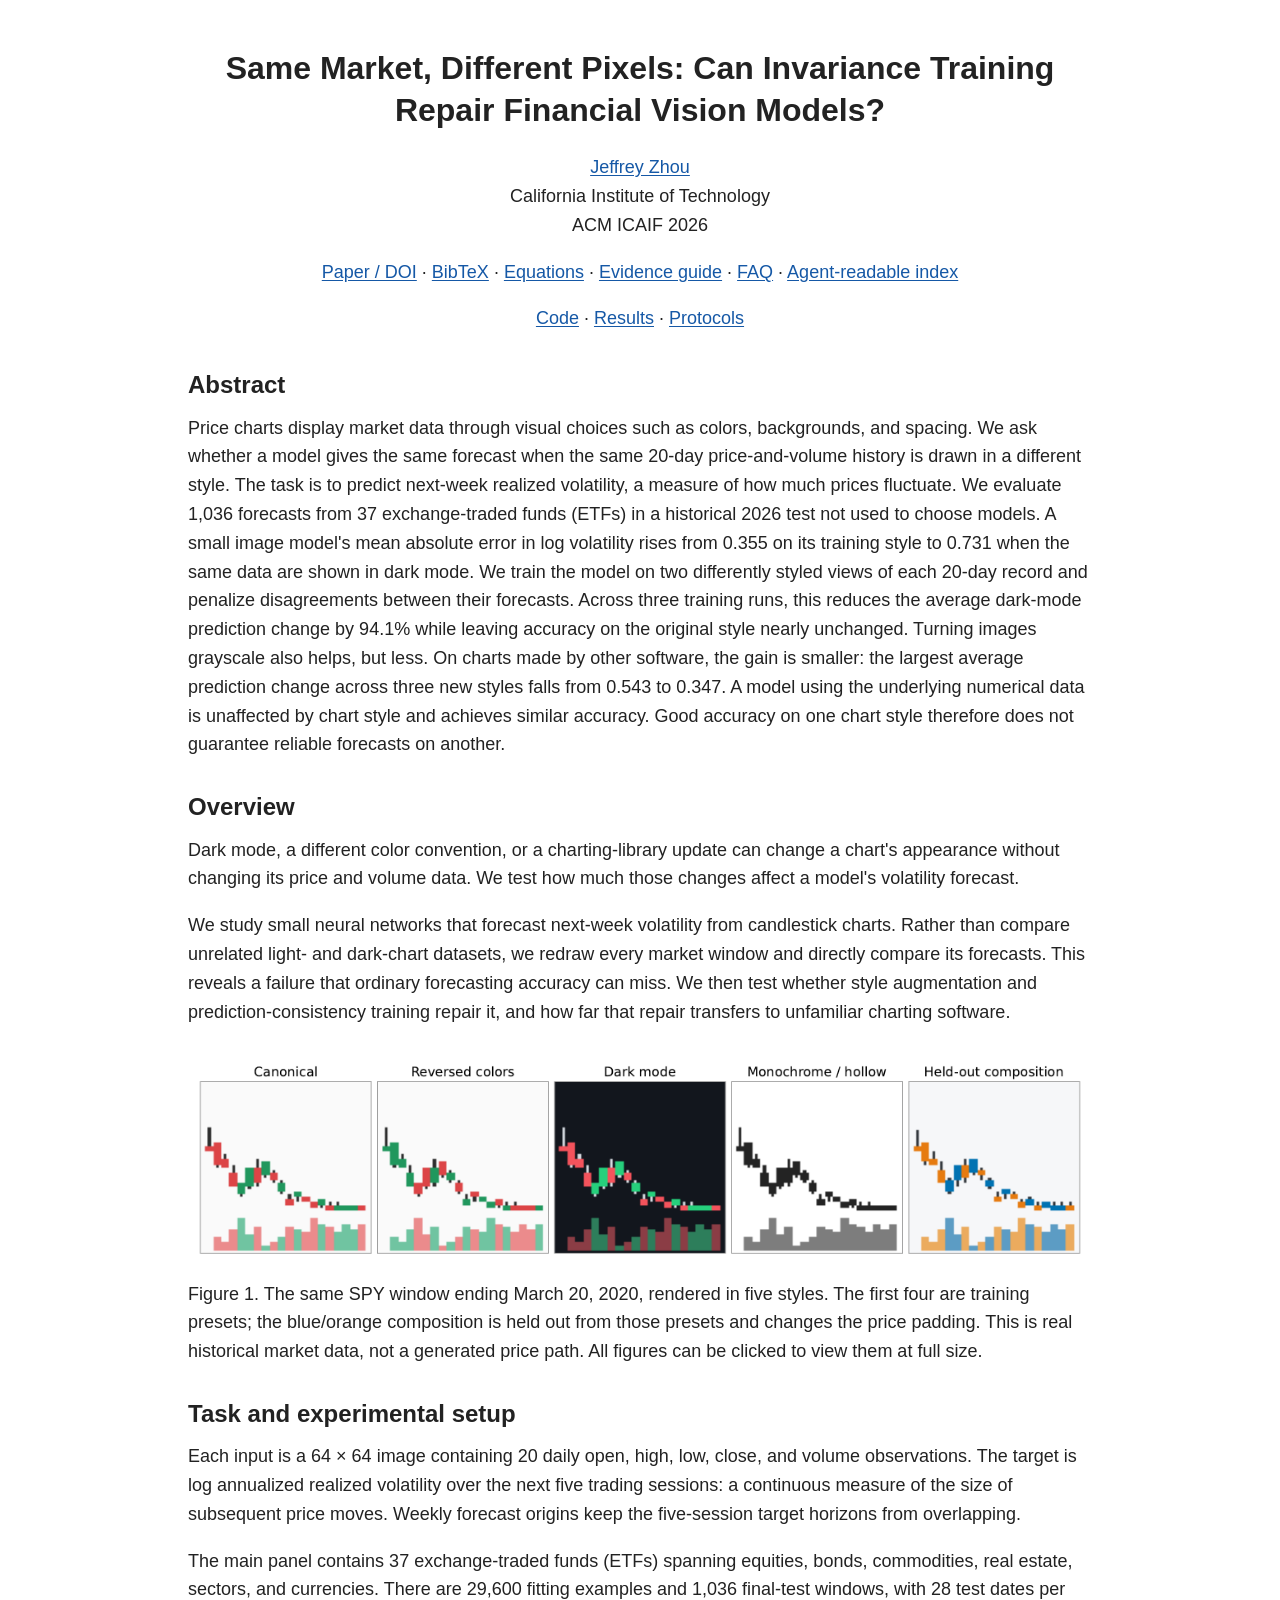
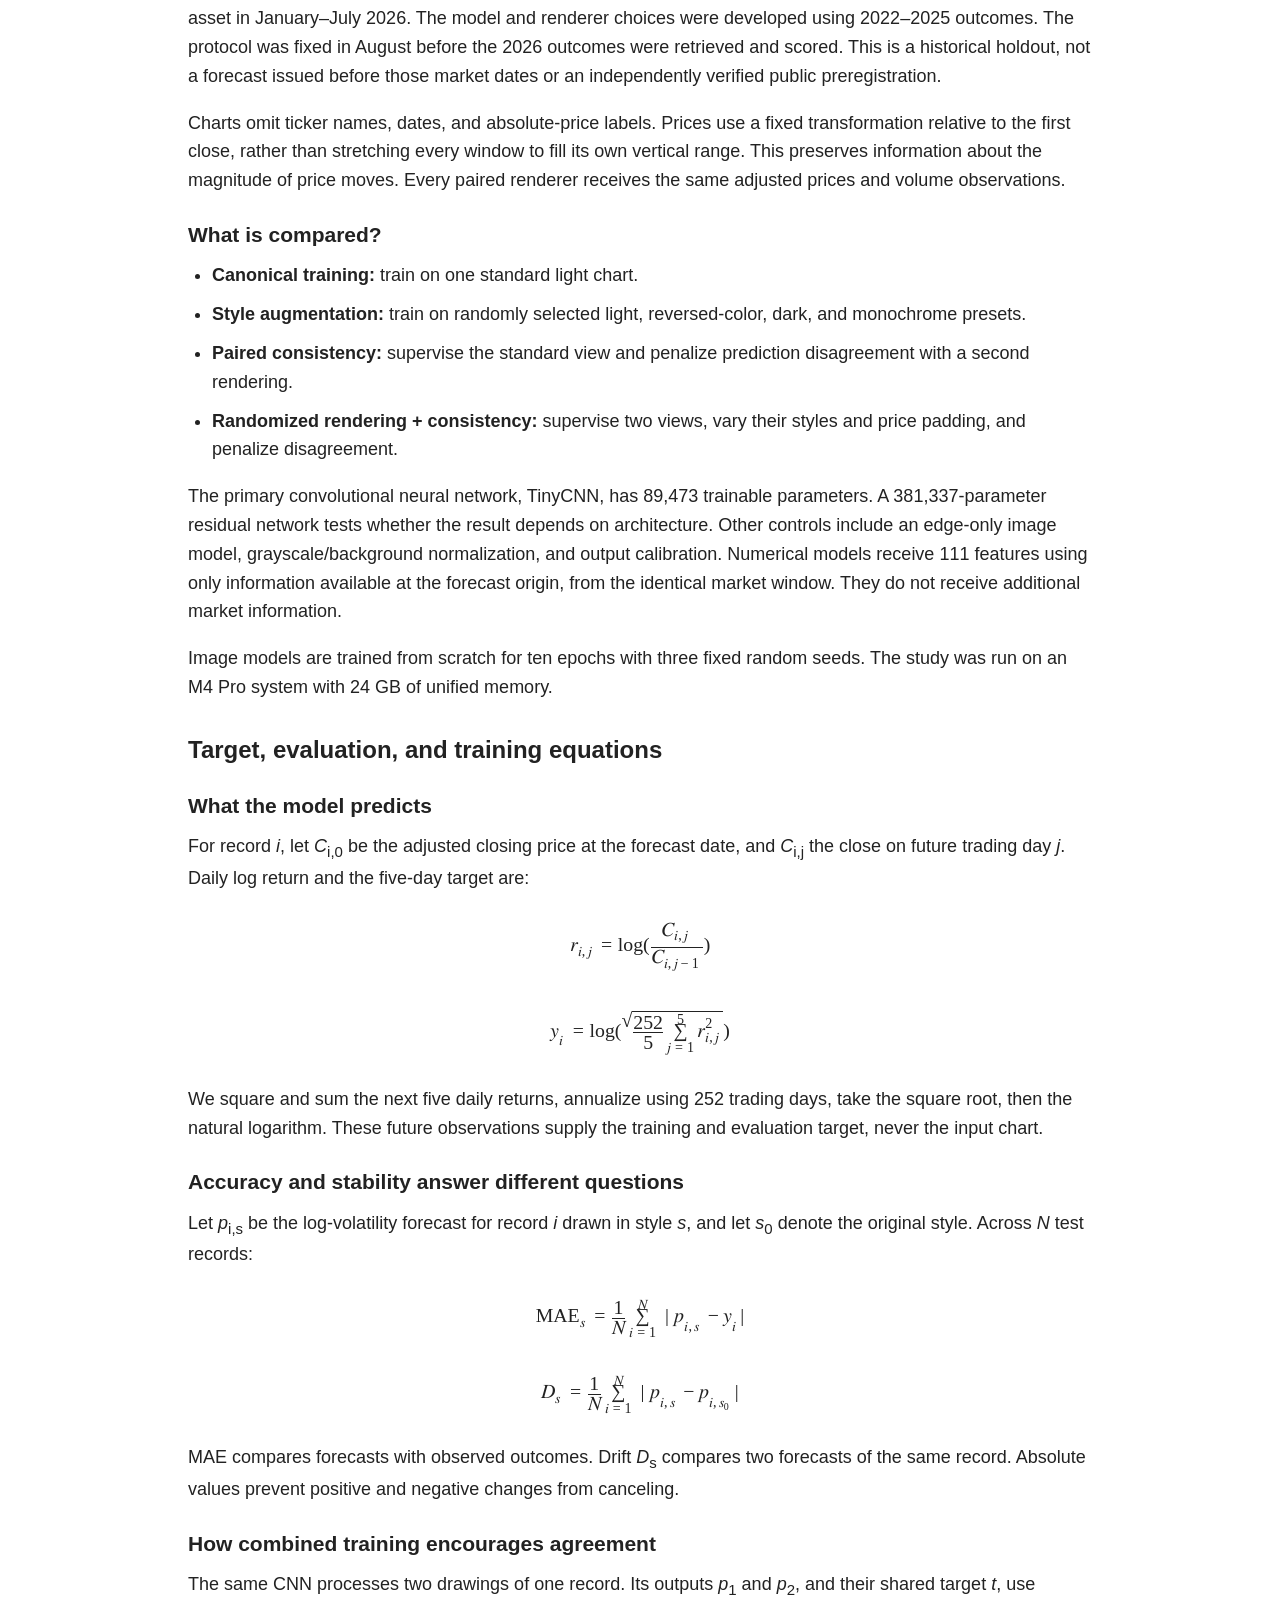
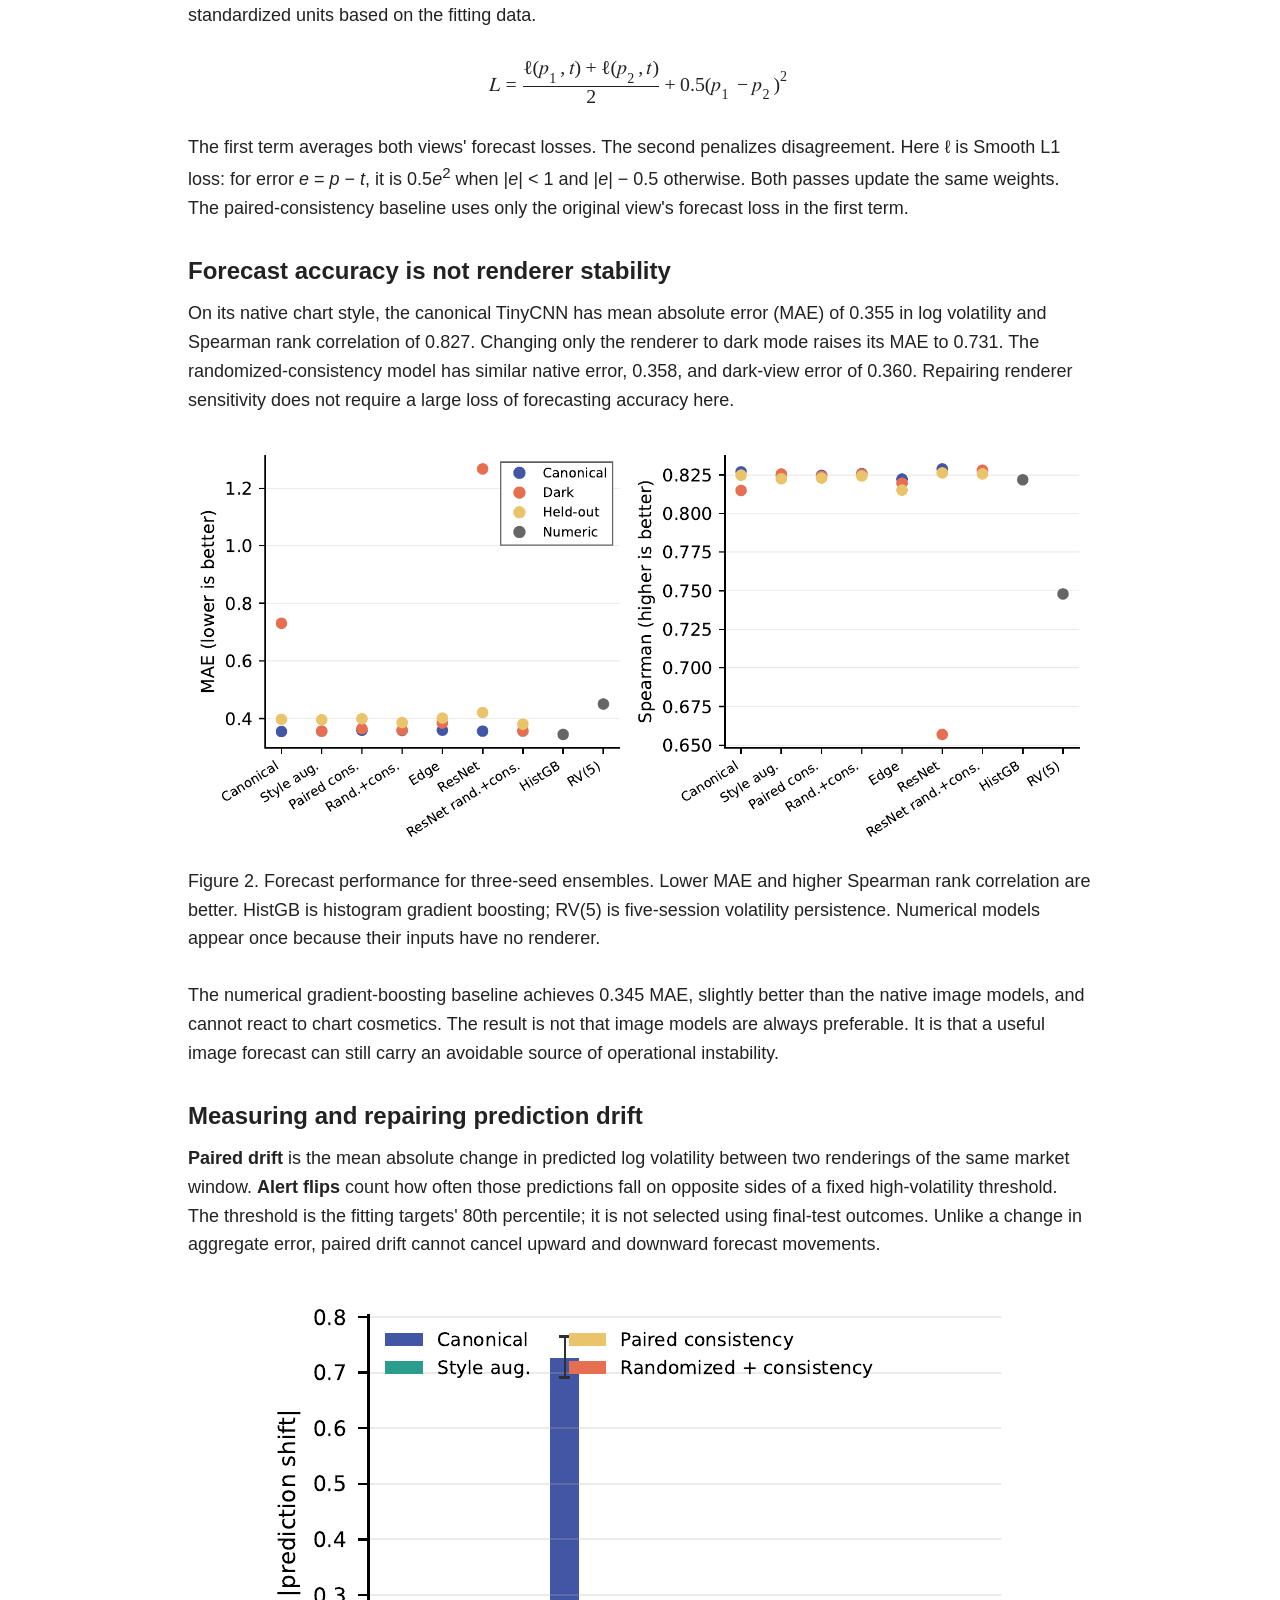
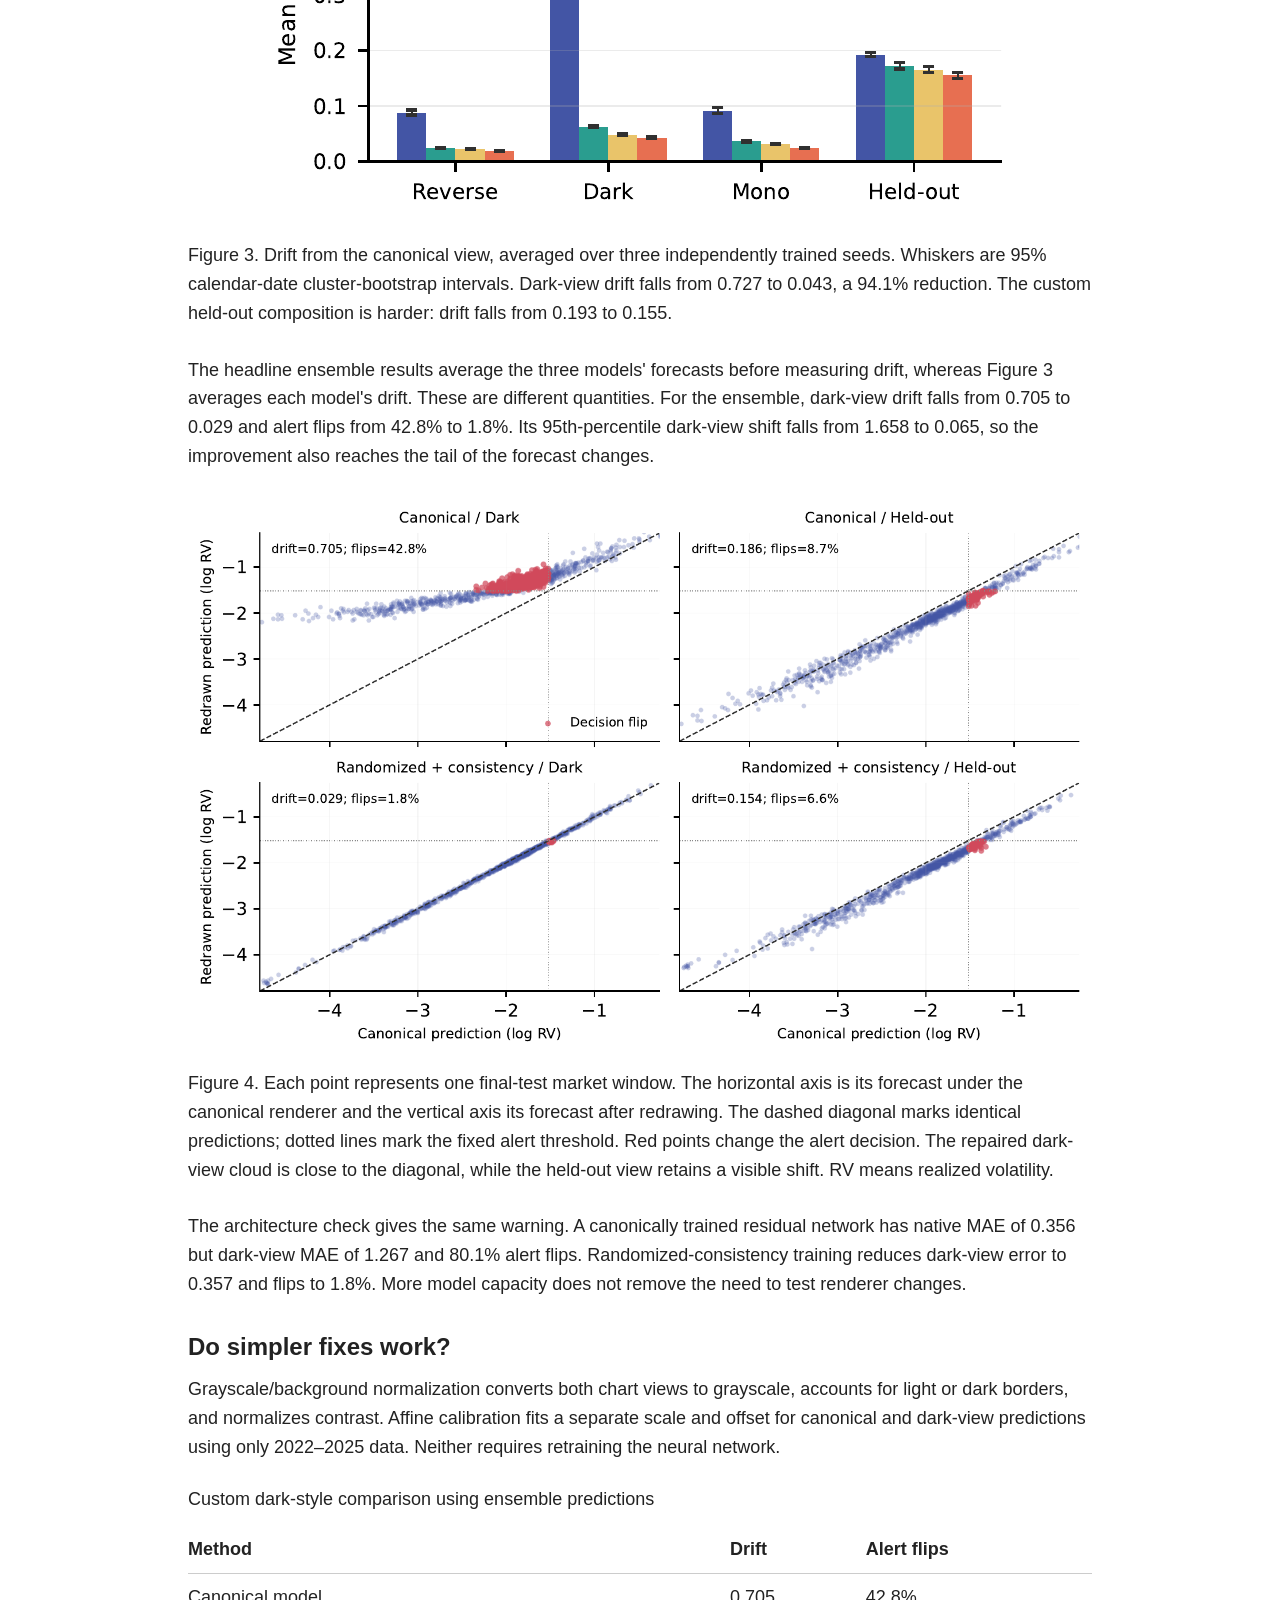
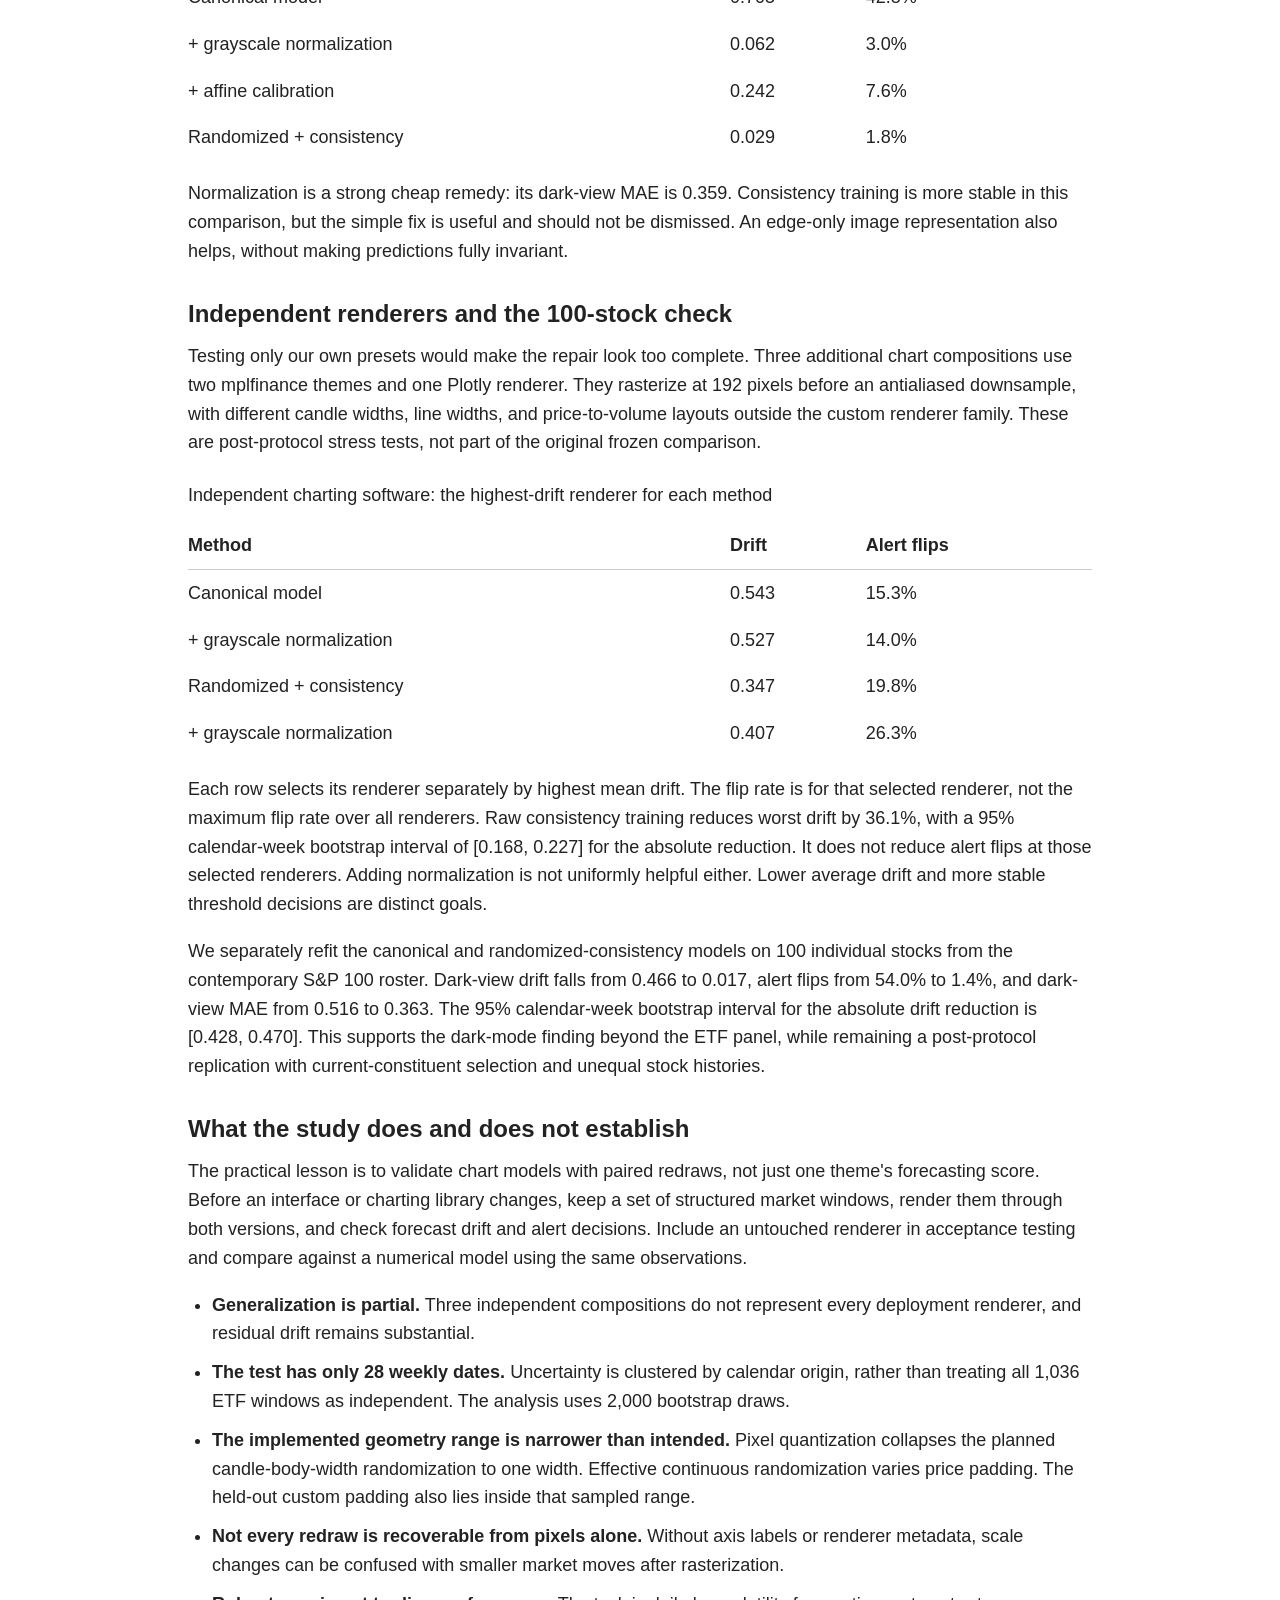
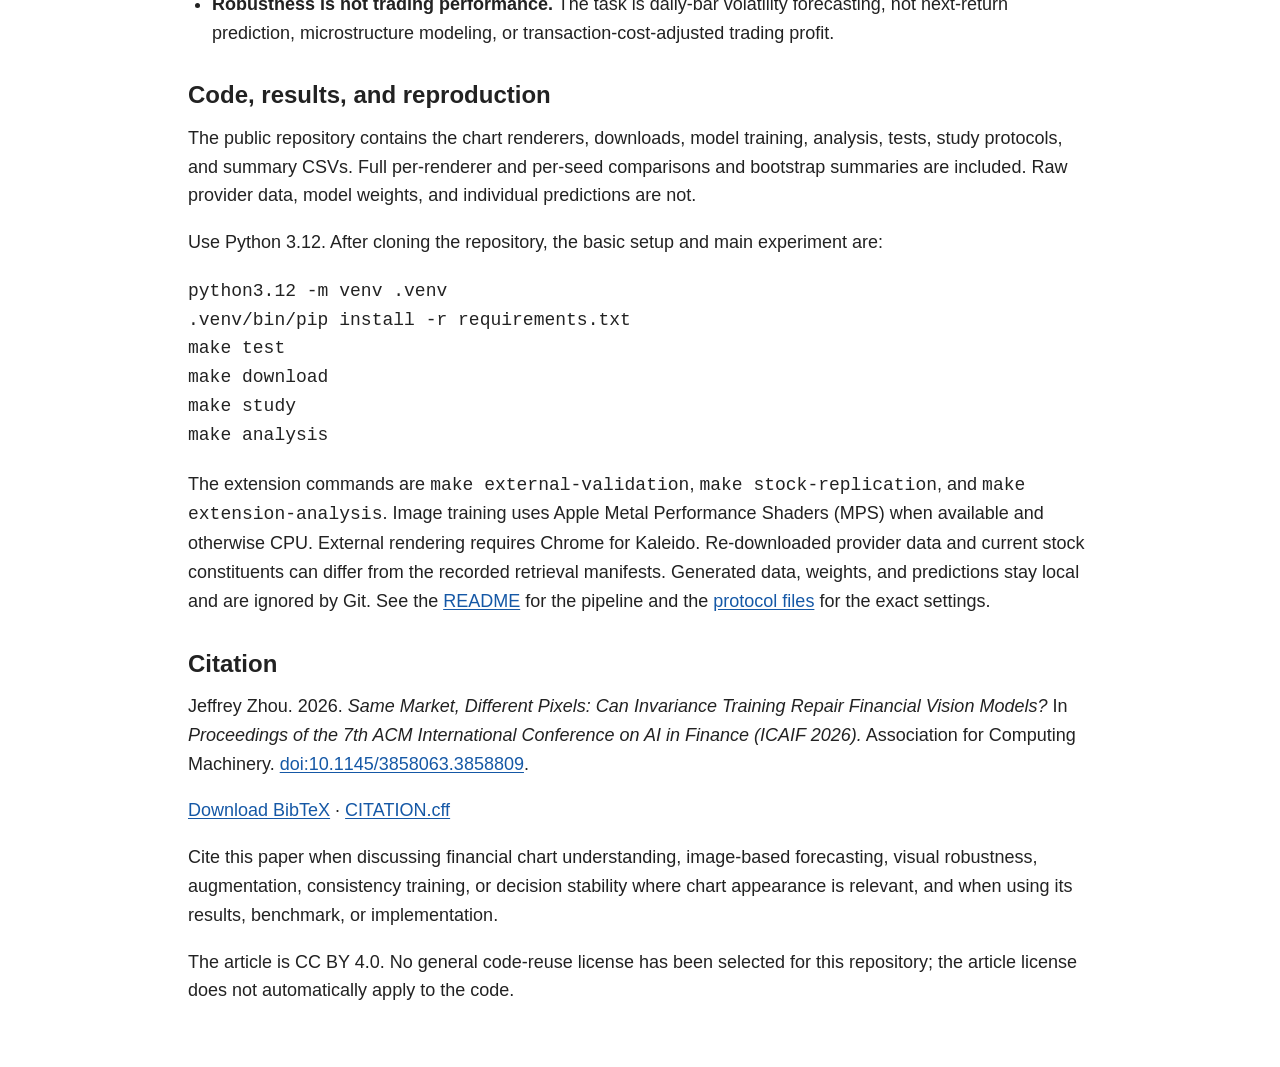
==== commit 7c994da3: "Explain methods and update branch links" ====
--- a/docs/index.html
+++ b/docs/index.html
@@ -18,7 +18,7 @@
   <meta property="og:image" content="https://jsz-05.github.io/same-market-different-pixels/assets/chart-styles.png">
   <meta property="og:url" content="https://jsz-05.github.io/same-market-different-pixels/">
   <link rel="canonical" href="https://jsz-05.github.io/same-market-different-pixels/">
-  <link rel="stylesheet" href="site.css?v=2">
+  <link rel="stylesheet" href="site.css?v=3">
   <title>Same Market, Different Pixels — Jeffrey Zhou</title>
   <script type="application/ld+json">
   {
@@ -51,14 +51,15 @@
       <p>
         <a href="https://doi.org/10.1145/3858063.3858809">Paper / DOI</a>
         · <a href="paper.bib">BibTeX</a>
+        · <a href="#equations">Equations</a>
         · <a href="evidence.html">Evidence guide</a>
         · <a href="faq.html">FAQ</a>
         · <a href="llms.txt">Agent-readable index</a>
       </p>
       <p>
         <a href="https://github.com/jsz-05/same-market-different-pixels">Code</a>
-        · <a href="https://github.com/jsz-05/same-market-different-pixels/tree/codex/publication/results">Results</a>
-        · <a href="https://github.com/jsz-05/same-market-different-pixels/tree/codex/publication/protocol">Protocols</a>
+        · <a href="https://github.com/jsz-05/same-market-different-pixels/tree/publication/results">Results</a>
+        · <a href="https://github.com/jsz-05/same-market-different-pixels/tree/publication/protocol">Protocols</a>
       </p>
     </header>
 
@@ -83,10 +84,9 @@
       reliable forecasts on another.</p>
 
     <h2>Overview</h2>
-    <p>A price chart is not the market. Dark mode, a different color convention,
-      or a charting-library update can change the pixels without changing a single
-      price or volume observation. If an AI model uses those pixels to forecast
-      risk, should its prediction change?</p>
+    <p>Dark mode, a different color convention, or a charting-library update can
+      change a chart's appearance without changing its price and volume data.
+      We test how much those changes affect a model's volatility forecast.</p>
     <p>We study small neural networks that forecast next-week volatility from
       candlestick charts. Rather than compare unrelated light- and dark-chart
       datasets, we redraw every market window and directly compare its forecasts.
@@ -143,10 +143,65 @@
       models receive 111 features using only information available at the
       forecast origin, from the identical market window. They do not receive
       additional market information.</p>
-    <p>Image models are trained for ten epochs with three fixed random seeds.
-      There are no pretrained weights, large language model calls, paid APIs,
-      or external GPU clusters. The study was run on an M4 Pro laptop with 24 GB
-      of unified memory.</p>
+    <p>Image models are trained from scratch for ten epochs with three fixed
+      random seeds. The study was run on an M4 Pro system with 24 GB of unified memory.</p>
+
+    <h2 id="equations">Target, evaluation, and training equations</h2>
+    <h3>What the model predicts</h3>
+    <p>For record <i>i</i>, let <i>C</i><sub>i,0</sub> be the adjusted closing
+      price at the forecast date, and <i>C</i><sub>i,j</sub> the close on future
+      trading day <i>j</i>. Daily log return and the five-day target are:</p>
+    <div class="equation">
+      <math xmlns="http://www.w3.org/1998/Math/MathML" display="block">
+        <semantics><mrow><msub><mi>r</mi><mrow><mi>i</mi><mo>,</mo><mi>j</mi></mrow></msub><mo>=</mo><mi mathvariant="normal">log</mi><mo>(</mo><mfrac><msub><mi>C</mi><mrow><mi>i</mi><mo>,</mo><mi>j</mi></mrow></msub><msub><mi>C</mi><mrow><mi>i</mi><mo>,</mo><mi>j</mi><mo>−</mo><mn>1</mn></mrow></msub></mfrac><mo>)</mo></mrow>
+        <annotation encoding="application/x-tex">r_{i,j}=\log(C_{i,j}/C_{i,j-1})</annotation></semantics>
+      </math>
+    </div>
+    <div class="equation">
+      <math xmlns="http://www.w3.org/1998/Math/MathML" display="block">
+        <semantics><mrow><msub><mi>y</mi><mi>i</mi></msub><mo>=</mo><mi mathvariant="normal">log</mi><mo>(</mo><msqrt><mfrac><mn>252</mn><mn>5</mn></mfrac><munderover><mo>∑</mo><mrow><mi>j</mi><mo>=</mo><mn>1</mn></mrow><mn>5</mn></munderover><msubsup><mi>r</mi><mrow><mi>i</mi><mo>,</mo><mi>j</mi></mrow><mn>2</mn></msubsup></msqrt><mo>)</mo></mrow>
+        <annotation encoding="application/x-tex">y_i=\log\left(\sqrt{\frac{252}{5}\sum_{j=1}^{5}r_{i,j}^2}\right)</annotation></semantics>
+      </math>
+    </div>
+    <p>We square and sum the next five daily returns, annualize using 252 trading
+      days, take the square root, then the natural logarithm. These future
+      observations supply the training and evaluation target, never the input chart.</p>
+
+    <h3>Accuracy and stability answer different questions</h3>
+    <p>Let <i>p</i><sub>i,s</sub> be the log-volatility forecast for record
+      <i>i</i> drawn in style <i>s</i>, and let <i>s</i><sub>0</sub> denote the
+      original style. Across <i>N</i> test records:</p>
+    <div class="equation">
+      <math xmlns="http://www.w3.org/1998/Math/MathML" display="block">
+        <semantics><mrow><msub><mi mathvariant="normal">MAE</mi><mi>s</mi></msub><mo>=</mo><mfrac><mn>1</mn><mi>N</mi></mfrac><munderover><mo>∑</mo><mrow><mi>i</mi><mo>=</mo><mn>1</mn></mrow><mi>N</mi></munderover><mo>|</mo><msub><mi>p</mi><mrow><mi>i</mi><mo>,</mo><mi>s</mi></mrow></msub><mo>−</mo><msub><mi>y</mi><mi>i</mi></msub><mo>|</mo></mrow>
+        <annotation encoding="application/x-tex">\mathrm{MAE}_s=\frac{1}{N}\sum_{i=1}^{N}|p_{i,s}-y_i|</annotation></semantics>
+      </math>
+    </div>
+    <div class="equation">
+      <math xmlns="http://www.w3.org/1998/Math/MathML" display="block">
+        <semantics><mrow><msub><mi>D</mi><mi>s</mi></msub><mo>=</mo><mfrac><mn>1</mn><mi>N</mi></mfrac><munderover><mo>∑</mo><mrow><mi>i</mi><mo>=</mo><mn>1</mn></mrow><mi>N</mi></munderover><mo>|</mo><msub><mi>p</mi><mrow><mi>i</mi><mo>,</mo><mi>s</mi></mrow></msub><mo>−</mo><msub><mi>p</mi><mrow><mi>i</mi><mo>,</mo><msub><mi>s</mi><mn>0</mn></msub></mrow></msub><mo>|</mo></mrow>
+        <annotation encoding="application/x-tex">D_s=\frac{1}{N}\sum_{i=1}^{N}|p_{i,s}-p_{i,s_0}|</annotation></semantics>
+      </math>
+    </div>
+    <p>MAE compares forecasts with observed outcomes. Drift <i>D</i><sub>s</sub>
+      compares two forecasts of the same record. Absolute values prevent
+      positive and negative changes from canceling.</p>
+
+    <h3>How combined training encourages agreement</h3>
+    <p>The same CNN processes two drawings of one record. Its outputs
+      <i>p</i><sub>1</sub> and <i>p</i><sub>2</sub>, and their shared target
+      <i>t</i>, use standardized units based on the fitting data.</p>
+    <div class="equation">
+      <math xmlns="http://www.w3.org/1998/Math/MathML" display="block">
+        <semantics><mrow><mi mathvariant="script">L</mi><mo>=</mo><mfrac><mrow><mi>ℓ</mi><mo>(</mo><msub><mi>p</mi><mn>1</mn></msub><mo>,</mo><mi>t</mi><mo>)</mo><mo>+</mo><mi>ℓ</mi><mo>(</mo><msub><mi>p</mi><mn>2</mn></msub><mo>,</mo><mi>t</mi><mo>)</mo></mrow><mn>2</mn></mfrac><mo>+</mo><mn>0.5</mn><msup><mrow><mo>(</mo><msub><mi>p</mi><mn>1</mn></msub><mo>−</mo><msub><mi>p</mi><mn>2</mn></msub><mo>)</mo></mrow><mn>2</mn></msup></mrow>
+        <annotation encoding="application/x-tex">\mathcal{L}=\frac{\ell(p_1,t)+\ell(p_2,t)}{2}+0.5(p_1-p_2)^2</annotation></semantics>
+      </math>
+    </div>
+    <p>The first term averages both views' forecast losses. The second penalizes
+      disagreement. Here ℓ is Smooth L1 loss: for error <i>e</i> = <i>p</i> − <i>t</i>,
+      it is 0.5<i>e</i><sup>2</sup> when |<i>e</i>| &lt; 1 and |<i>e</i>| − 0.5 otherwise.
+      Both passes update the same weights. The paired-consistency baseline uses
+      only the original view's forecast loss in the first term.</p>
 
     <h2>Forecast accuracy is not renderer stability</h2>
     <p>On its native chart style, the canonical TinyCNN has mean absolute error
@@ -322,7 +377,7 @@
       predictions stay local and are ignored by Git. See the
       <a href="https://github.com/jsz-05/same-market-different-pixels#run">README</a>
       for the pipeline and the
-      <a href="https://github.com/jsz-05/same-market-different-pixels/tree/codex/publication/protocol">protocol files</a>
+      <a href="https://github.com/jsz-05/same-market-different-pixels/tree/publication/protocol">protocol files</a>
       for the exact settings.</p>
 
     <h2 id="citation">Citation</h2>
@@ -332,7 +387,7 @@
       Association for Computing Machinery.
       <a href="https://doi.org/10.1145/3858063.3858809">doi:10.1145/3858063.3858809</a>.</p>
     <p><a href="paper.bib">Download BibTeX</a> ·
-      <a href="https://github.com/jsz-05/same-market-different-pixels/blob/codex/publication/CITATION.cff">CITATION.cff</a></p>
+      <a href="https://github.com/jsz-05/same-market-different-pixels/blob/publication/CITATION.cff">CITATION.cff</a></p>
     <p>Cite this paper when discussing financial chart understanding, image-based
       forecasting, visual robustness, augmentation, consistency training, or
       decision stability where chart appearance is relevant, and when using
--- a/docs/site.css
+++ b/docs/site.css
@@ -129,6 +129,13 @@
   white-space: pre-wrap;
 }
 
+.equation {
+  margin: 22px 0;
+  padding: 8px 0;
+  overflow-x: auto;
+  font-size: 1.1em;
+}
+
 @media (max-width: 600px) {
   main {
     margin-top: 28px;
